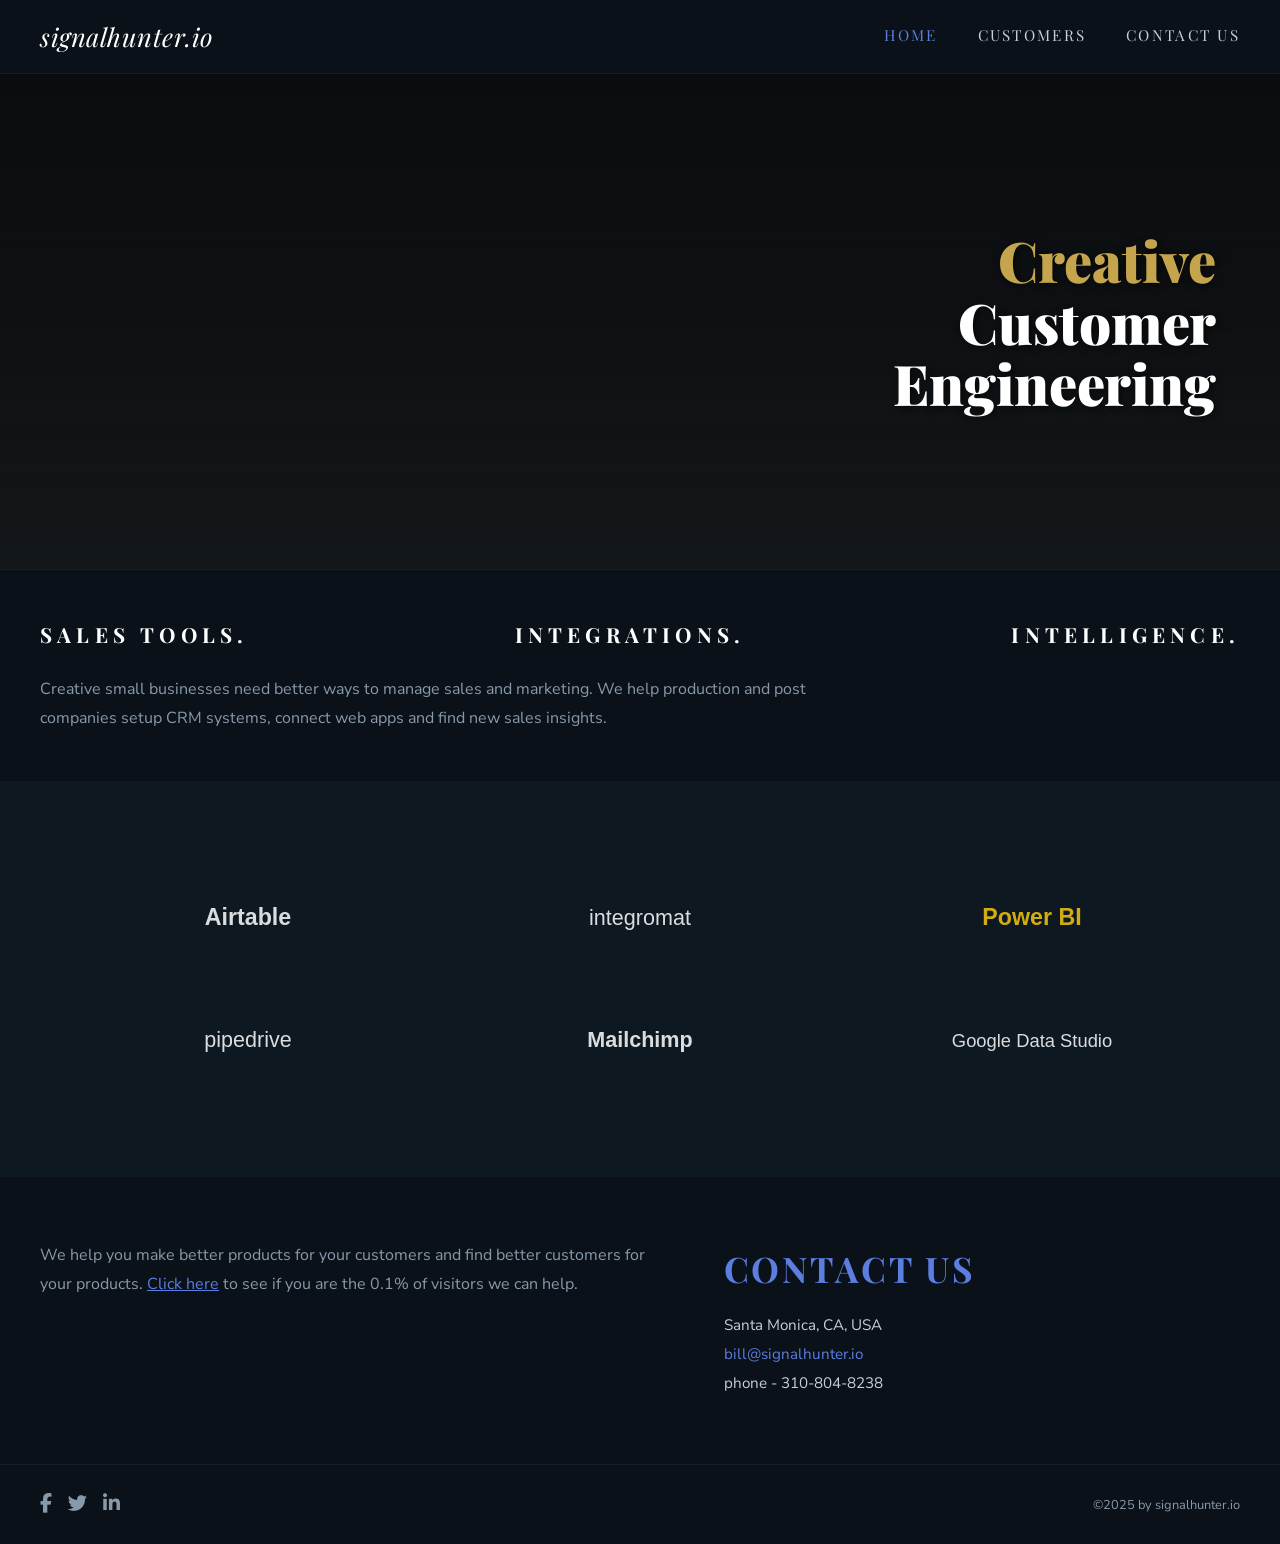
==== site/index.html @ 793e078c "feat: initial static site for signalhunter.io 3-page static site (Home, Customers, Contact) rebuilt " ====
<!DOCTYPE html>
<html lang="en">
<head>
  <meta charset="UTF-8">
  <meta name="viewport" content="width=device-width, initial-scale=1.0">
  <title>Creative Customer Engineering | Signalhunter.io | California</title>
  <meta name="description" content="Creative small businesses need better ways to manage sales and marketing. We help production and post companies setup CRM systems, connect web apps and find new sales insights.">
  <link rel="stylesheet" href="css/style.css">
  <link rel="stylesheet" href="https://cdnjs.cloudflare.com/ajax/libs/font-awesome/6.5.1/css/all.min.css">
</head>
<body>

  <!-- HEADER -->
  <header class="site-header">
    <div class="container">
      <a href="index.html" class="logo">signalhunter.io</a>
      <button class="nav-toggle" aria-label="Toggle navigation" onclick="document.querySelector('.nav-links').classList.toggle('open')">
        <span></span><span></span><span></span>
      </button>
      <ul class="nav-links">
        <li><a href="index.html" class="active">Home</a></li>
        <li><a href="customers.html">Customers</a></li>
        <li><a href="contact.html">Contact Us</a></li>
      </ul>
    </div>
  </header>

  <!-- HERO -->
  <section class="hero">
    <div class="hero-bg" style="background-image: url('images/hero-bridge.jpg');"></div>
    <div class="hero-content">
      <h1><span class="highlight">Creative</span><br>Customer<br>Engineering</h1>
    </div>
  </section>

  <!-- TAGLINE -->
  <div class="tagline-bar">
    <div class="container">
      <div class="tagline-row">
        <span class="tagline-item">Sales Tools.</span>
        <span class="tagline-item">Integrations.</span>
        <span class="tagline-item">Intelligence.</span>
      </div>
      <p class="tagline-description">
        Creative small businesses need better ways to manage sales and marketing. We help production and post companies setup CRM systems, connect web apps and find new sales insights.
      </p>
    </div>
  </div>

  <!-- TOOLS -->
  <section class="section">
    <div class="tools-grid">
      <div class="tool-logo"><img src="images/logo-airtable.svg" alt="Airtable"></div>
      <div class="tool-logo"><img src="images/logo-integromat.svg" alt="Integromat"></div>
      <div class="tool-logo"><img src="images/logo-powerbi.svg" alt="Power BI"></div>
      <div class="tool-logo"><img src="images/logo-pipedrive.svg" alt="Pipedrive"></div>
      <div class="tool-logo"><img src="images/logo-mailchimp.svg" alt="Mailchimp"></div>
      <div class="tool-logo"><img src="images/logo-datastudio.svg" alt="Google Data Studio"></div>
    </div>
  </section>

  <!-- BOTTOM CTA + CONTACT -->
  <div class="bottom-section">
    <div class="container">
      <div class="cta-text">
        <p>We help you make better products for your customers and find better customers for your products. <a href="customers.html">Click here</a> to see if you are the 0.1% of visitors we can help.</p>
      </div>
      <div class="contact-block">
        <h2>Contact Us</h2>
        <p>Santa Monica, CA, USA</p>
        <p><a href="mailto:bill@signalhunter.io">bill@signalhunter.io</a></p>
        <p>phone - 310-804-8238</p>
      </div>
    </div>
  </div>

  <!-- FOOTER -->
  <footer class="site-footer">
    <div class="container">
      <div class="social-links">
        <a href="#" aria-label="Facebook"><i class="fab fa-facebook-f"></i></a>
        <a href="#" aria-label="Twitter"><i class="fab fa-twitter"></i></a>
        <a href="#" aria-label="LinkedIn"><i class="fab fa-linkedin-in"></i></a>
      </div>
      <span class="copyright">&copy;2025 by signalhunter.io</span>
    </div>
  </footer>

</body>
</html>
---- site/css/style.css ----
/* ============================================
   SIGNALHUNTER.IO — Static Site Styles
   ============================================ */

/* Fonts */
@import url('https://fonts.googleapis.com/css2?family=Playfair+Display:wght@400;700;900&family=Nunito+Sans:wght@300;400;600&display=swap');

/* Reset */
*, *::before, *::after {
  margin: 0;
  padding: 0;
  box-sizing: border-box;
}

:root {
  --bg-dark: #0e1821;
  --bg-darker: #0a1118;
  --bg-card: #1c3142;
  --accent-blue: #5b7ee0;
  --accent-gold: #c5a44e;
  --text-light: #c5d0d9;
  --text-white: #ffffff;
  --text-muted: #8899aa;
  --font-heading: 'Playfair Display', Georgia, serif;
  --font-body: 'Nunito Sans', 'Avenir', Helvetica, sans-serif;
}

html {
  scroll-behavior: smooth;
}

body {
  font-family: var(--font-body);
  background-color: var(--bg-dark);
  color: var(--text-light);
  line-height: 1.6;
  -webkit-font-smoothing: antialiased;
}

a {
  color: var(--accent-blue);
  text-decoration: none;
  transition: color 0.2s;
}

a:hover {
  color: var(--text-white);
}

img {
  max-width: 100%;
  height: auto;
}

/* ---- HEADER / NAV ---- */
.site-header {
  background: var(--bg-darker);
  padding: 1rem 2rem;
  position: sticky;
  top: 0;
  z-index: 100;
  border-bottom: 1px solid rgba(255,255,255,0.06);
}

.site-header .container {
  max-width: 1200px;
  margin: 0 auto;
  display: flex;
  align-items: center;
  justify-content: space-between;
}

.logo {
  font-family: var(--font-heading);
  font-size: 1.6rem;
  font-weight: 400;
  color: var(--text-white);
  letter-spacing: 0.02em;
  font-style: italic;
}

.nav-links {
  list-style: none;
  display: flex;
  gap: 2.5rem;
}

.nav-links a {
  font-family: var(--font-heading);
  font-size: 0.95rem;
  color: var(--text-light);
  text-transform: uppercase;
  letter-spacing: 0.15em;
  font-weight: 400;
  transition: color 0.2s;
}

.nav-links a:hover,
.nav-links a.active {
  color: var(--accent-blue);
}

/* Mobile nav toggle */
.nav-toggle {
  display: none;
  background: none;
  border: none;
  cursor: pointer;
  padding: 0.5rem;
}

.nav-toggle span {
  display: block;
  width: 24px;
  height: 2px;
  background: var(--text-light);
  margin: 5px 0;
  transition: 0.3s;
}

/* ---- HERO ---- */
.hero {
  position: relative;
  height: 55vh;
  min-height: 350px;
  display: flex;
  align-items: center;
  justify-content: flex-end;
  overflow: hidden;
}

.hero-bg {
  position: absolute;
  inset: 0;
  background-size: cover;
  background-position: center;
  filter: grayscale(0.6) brightness(0.5);
}

.hero-content {
  position: relative;
  z-index: 2;
  padding: 2rem 4rem;
  text-align: right;
}

.hero-content h1 {
  font-family: var(--font-heading);
  font-size: 3.5rem;
  font-weight: 900;
  line-height: 1.1;
  color: var(--text-white);
  text-shadow: 2px 2px 8px rgba(0,0,0,0.7);
}

.hero-content h1 .highlight {
  color: var(--accent-gold);
}

/* ---- SECTIONS ---- */
.section {
  max-width: 1200px;
  margin: 0 auto;
  padding: 4rem 2rem;
}

.section-dark {
  background: var(--bg-darker);
}

/* ---- HOME: Tagline ---- */
.tagline-bar {
  background: var(--bg-darker);
  padding: 3rem 2rem;
  border-top: 1px solid rgba(255,255,255,0.06);
}

.tagline-bar .container {
  max-width: 1200px;
  margin: 0 auto;
}

.tagline-row {
  display: flex;
  justify-content: space-between;
  gap: 2rem;
  margin-bottom: 1.5rem;
}

.tagline-item {
  font-family: var(--font-heading);
  font-size: 1.3rem;
  letter-spacing: 0.25em;
  text-transform: uppercase;
  color: var(--text-white);
  font-weight: 700;
}

.tagline-description {
  font-size: 1rem;
  color: var(--text-muted);
  line-height: 1.8;
  max-width: 800px;
}

/* ---- HOME: Tools Grid ---- */
.tools-grid {
  display: grid;
  grid-template-columns: repeat(3, 1fr);
  gap: 2.5rem;
  padding: 2rem 0;
  align-items: center;
}

.tool-logo {
  display: flex;
  align-items: center;
  justify-content: center;
  padding: 1rem;
  opacity: 0.85;
  transition: opacity 0.3s;
}

.tool-logo:hover {
  opacity: 1;
}

.tool-logo img {
  max-height: 50px;
  width: auto;
}

/* ---- HOME: Bottom section ---- */
.bottom-section {
  background: var(--bg-darker);
  padding: 4rem 2rem;
}

.bottom-section .container {
  max-width: 1200px;
  margin: 0 auto;
  display: grid;
  grid-template-columns: 1.2fr 1fr;
  gap: 4rem;
  align-items: start;
}

.cta-text {
  font-size: 1rem;
  color: var(--text-muted);
  line-height: 1.8;
}

.cta-text a {
  text-decoration: underline;
}

.contact-block h2 {
  font-family: var(--font-heading);
  font-size: 2.2rem;
  font-weight: 700;
  color: var(--accent-blue);
  text-transform: uppercase;
  letter-spacing: 0.08em;
  margin-bottom: 1rem;
}

.contact-block p {
  color: var(--text-light);
  margin-bottom: 0.3rem;
  font-size: 0.95rem;
}

/* ---- CUSTOMERS PAGE ---- */
.customers-intro {
  display: grid;
  grid-template-columns: 1fr 1.5fr;
  gap: 3rem;
  align-items: start;
  padding: 4rem 2rem;
  max-width: 1200px;
  margin: 0 auto;
}

.customers-intro h2 {
  font-family: var(--font-heading);
  font-size: 3rem;
  font-weight: 700;
  color: var(--accent-blue);
  text-transform: uppercase;
  letter-spacing: 0.05em;
}

.customers-intro .lead {
  font-family: var(--font-heading);
  font-size: 1.3rem;
  color: var(--text-white);
  margin-bottom: 1.5rem;
  line-height: 1.4;
}

.customers-intro .body-text {
  color: var(--text-muted);
  line-height: 1.8;
  margin-bottom: 1rem;
}

.client-logos {
  display: grid;
  grid-template-columns: repeat(2, 1fr);
  gap: 1.5rem;
  padding-top: 1.5rem;
}

.client-logo {
  display: flex;
  align-items: center;
  justify-content: center;
  background: rgba(255,255,255,0.04);
  border-radius: 8px;
  padding: 1.2rem;
  min-height: 80px;
  transition: background 0.3s;
}

.client-logo:hover {
  background: rgba(255,255,255,0.08);
}

.client-logo img {
  max-height: 55px;
  width: auto;
  filter: brightness(0) invert(1);
  opacity: 0.9;
}

/* ---- CONTACT PAGE ---- */
.contact-hero {
  position: relative;
  min-height: 80vh;
  display: flex;
  flex-direction: column;
  align-items: center;
  justify-content: center;
  overflow: hidden;
}

.contact-hero .hero-bg {
  filter: grayscale(0.7) brightness(0.35);
}

.contact-hero h1 {
  font-family: var(--font-heading);
  font-size: 3rem;
  font-weight: 900;
  color: var(--text-white);
  text-transform: uppercase;
  letter-spacing: 0.08em;
  text-align: center;
  position: relative;
  z-index: 2;
  margin-bottom: 2rem;
  text-shadow: 2px 2px 10px rgba(0,0,0,0.8);
}

.contact-form {
  position: relative;
  z-index: 2;
  background: rgba(255,255,255,0.12);
  backdrop-filter: blur(12px);
  padding: 2.5rem;
  border-radius: 6px;
  width: 100%;
  max-width: 550px;
}

.contact-form h3 {
  font-family: var(--font-heading);
  font-size: 1.6rem;
  color: var(--accent-blue);
  font-weight: 700;
  margin-bottom: 1.5rem;
  text-transform: uppercase;
  letter-spacing: 0.08em;
}

.form-row {
  display: grid;
  grid-template-columns: 1fr 1fr;
  gap: 1rem;
  margin-bottom: 1rem;
}

.form-group {
  display: flex;
  flex-direction: column;
}

.form-group.full-width {
  grid-column: 1 / -1;
}

.form-group label {
  font-size: 0.85rem;
  color: var(--accent-blue);
  margin-bottom: 0.3rem;
  letter-spacing: 0.03em;
}

.form-group input,
.form-group textarea {
  background: rgba(255,255,255,0.9);
  border: none;
  border-bottom: 2px solid var(--accent-blue);
  padding: 0.6rem 0.8rem;
  font-family: var(--font-body);
  font-size: 0.95rem;
  color: #1a1a1a;
  border-radius: 2px;
  outline: none;
  transition: border-color 0.2s;
}

.form-group input:focus,
.form-group textarea:focus {
  border-bottom-color: var(--accent-gold);
}

.form-group textarea {
  min-height: 100px;
  resize: vertical;
}

.btn-submit {
  font-family: var(--font-heading);
  font-size: 1.1rem;
  color: var(--accent-blue);
  background: transparent;
  border: 2px solid var(--accent-blue);
  padding: 0.6rem 1.8rem;
  cursor: pointer;
  letter-spacing: 0.05em;
  transition: all 0.3s;
  margin-top: 1rem;
}

.btn-submit:hover {
  background: var(--accent-blue);
  color: var(--text-white);
}

/* ---- FOOTER ---- */
.site-footer {
  background: var(--bg-darker);
  padding: 1.5rem 2rem;
  border-top: 1px solid rgba(255,255,255,0.06);
}

.site-footer .container {
  max-width: 1200px;
  margin: 0 auto;
  display: flex;
  justify-content: space-between;
  align-items: center;
}

.social-links {
  display: flex;
  gap: 1rem;
}

.social-links a {
  color: var(--text-muted);
  font-size: 1.2rem;
  transition: color 0.2s;
}

.social-links a:hover {
  color: var(--text-white);
}

.copyright {
  font-size: 0.8rem;
  color: var(--text-muted);
}

/* ---- RESPONSIVE ---- */
@media (max-width: 768px) {
  .nav-links {
    display: none;
    flex-direction: column;
    position: absolute;
    top: 100%;
    left: 0;
    right: 0;
    background: var(--bg-darker);
    padding: 1rem 2rem;
    gap: 1rem;
    border-bottom: 1px solid rgba(255,255,255,0.06);
  }

  .nav-links.open {
    display: flex;
  }

  .nav-toggle {
    display: block;
  }

  .hero-content {
    padding: 1.5rem;
    text-align: center;
  }

  .hero-content h1 {
    font-size: 2.2rem;
  }

  .hero {
    justify-content: center;
  }

  .tagline-row {
    flex-direction: column;
    gap: 0.5rem;
  }

  .tools-grid {
    grid-template-columns: repeat(2, 1fr);
    gap: 1.5rem;
  }

  .bottom-section .container {
    grid-template-columns: 1fr;
    gap: 2rem;
  }

  .customers-intro {
    grid-template-columns: 1fr;
  }

  .form-row {
    grid-template-columns: 1fr;
  }

  .site-footer .container {
    flex-direction: column;
    gap: 1rem;
    text-align: center;
  }
}
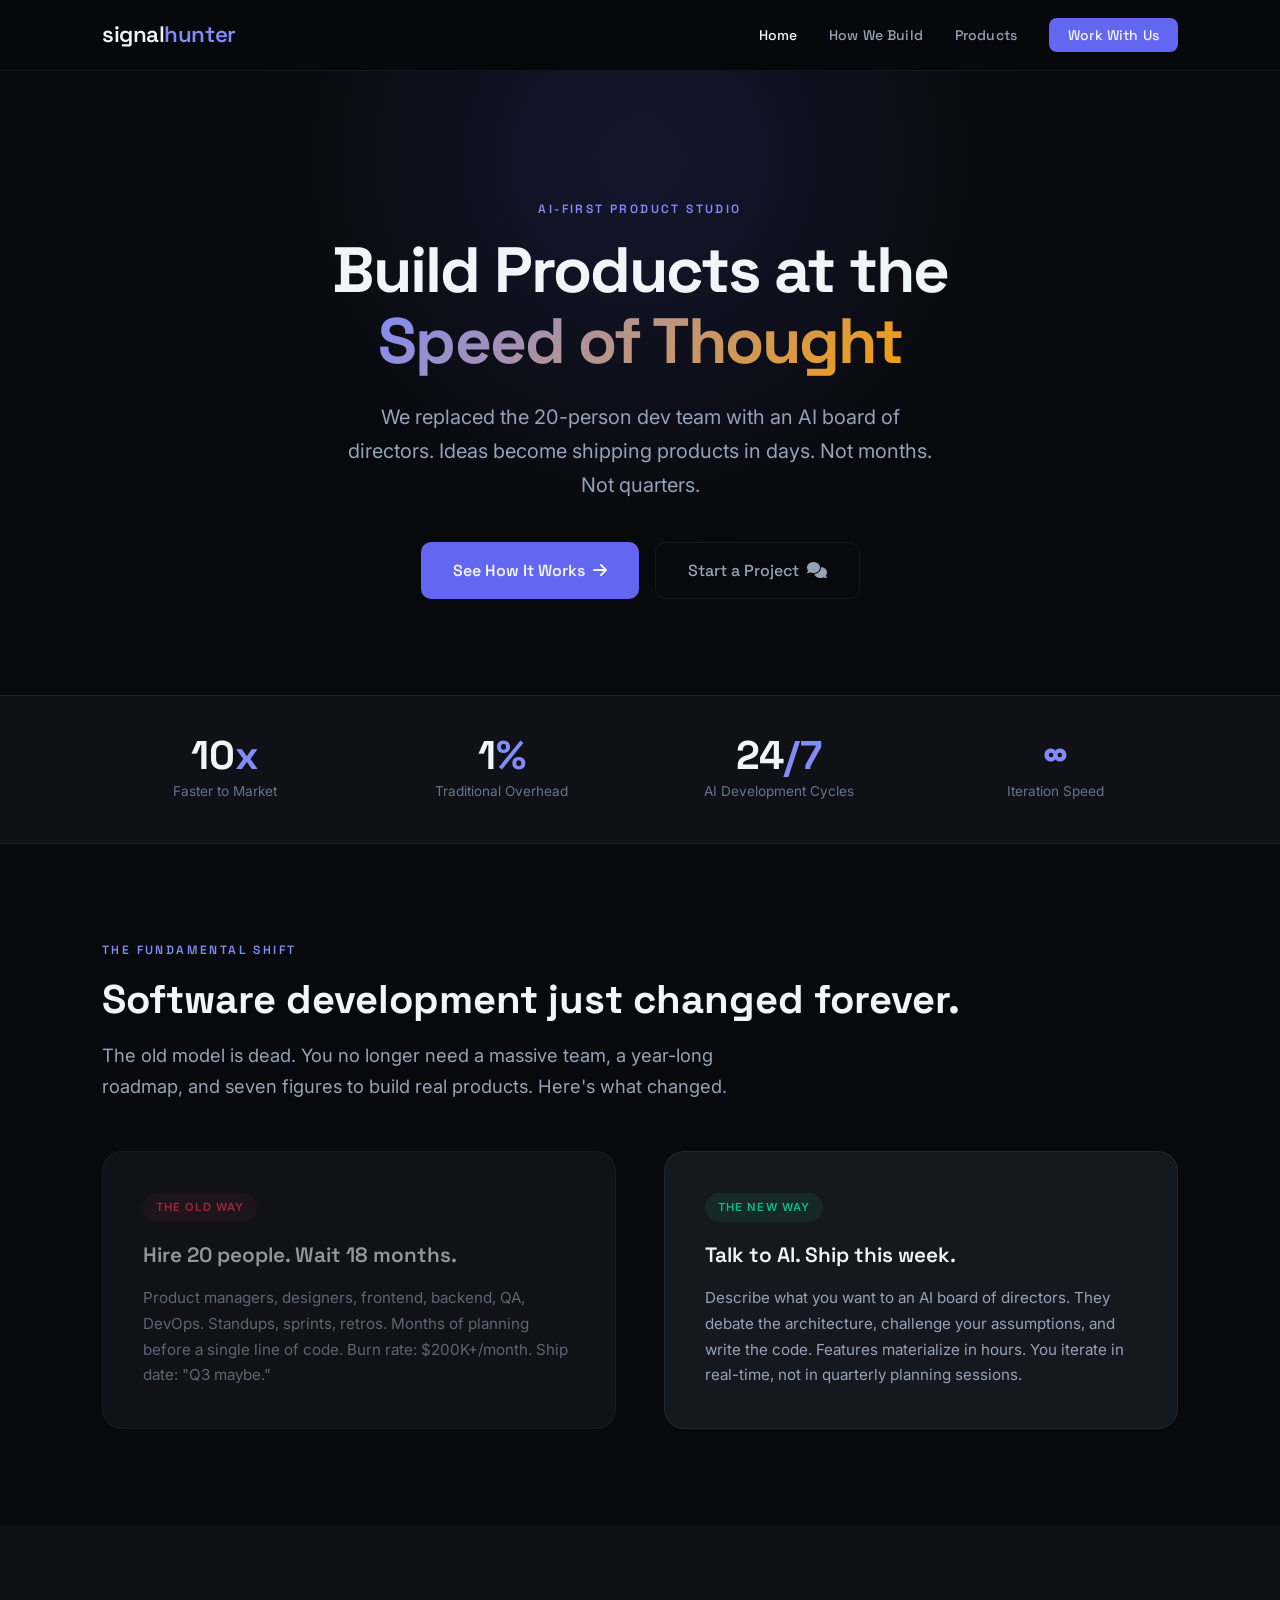
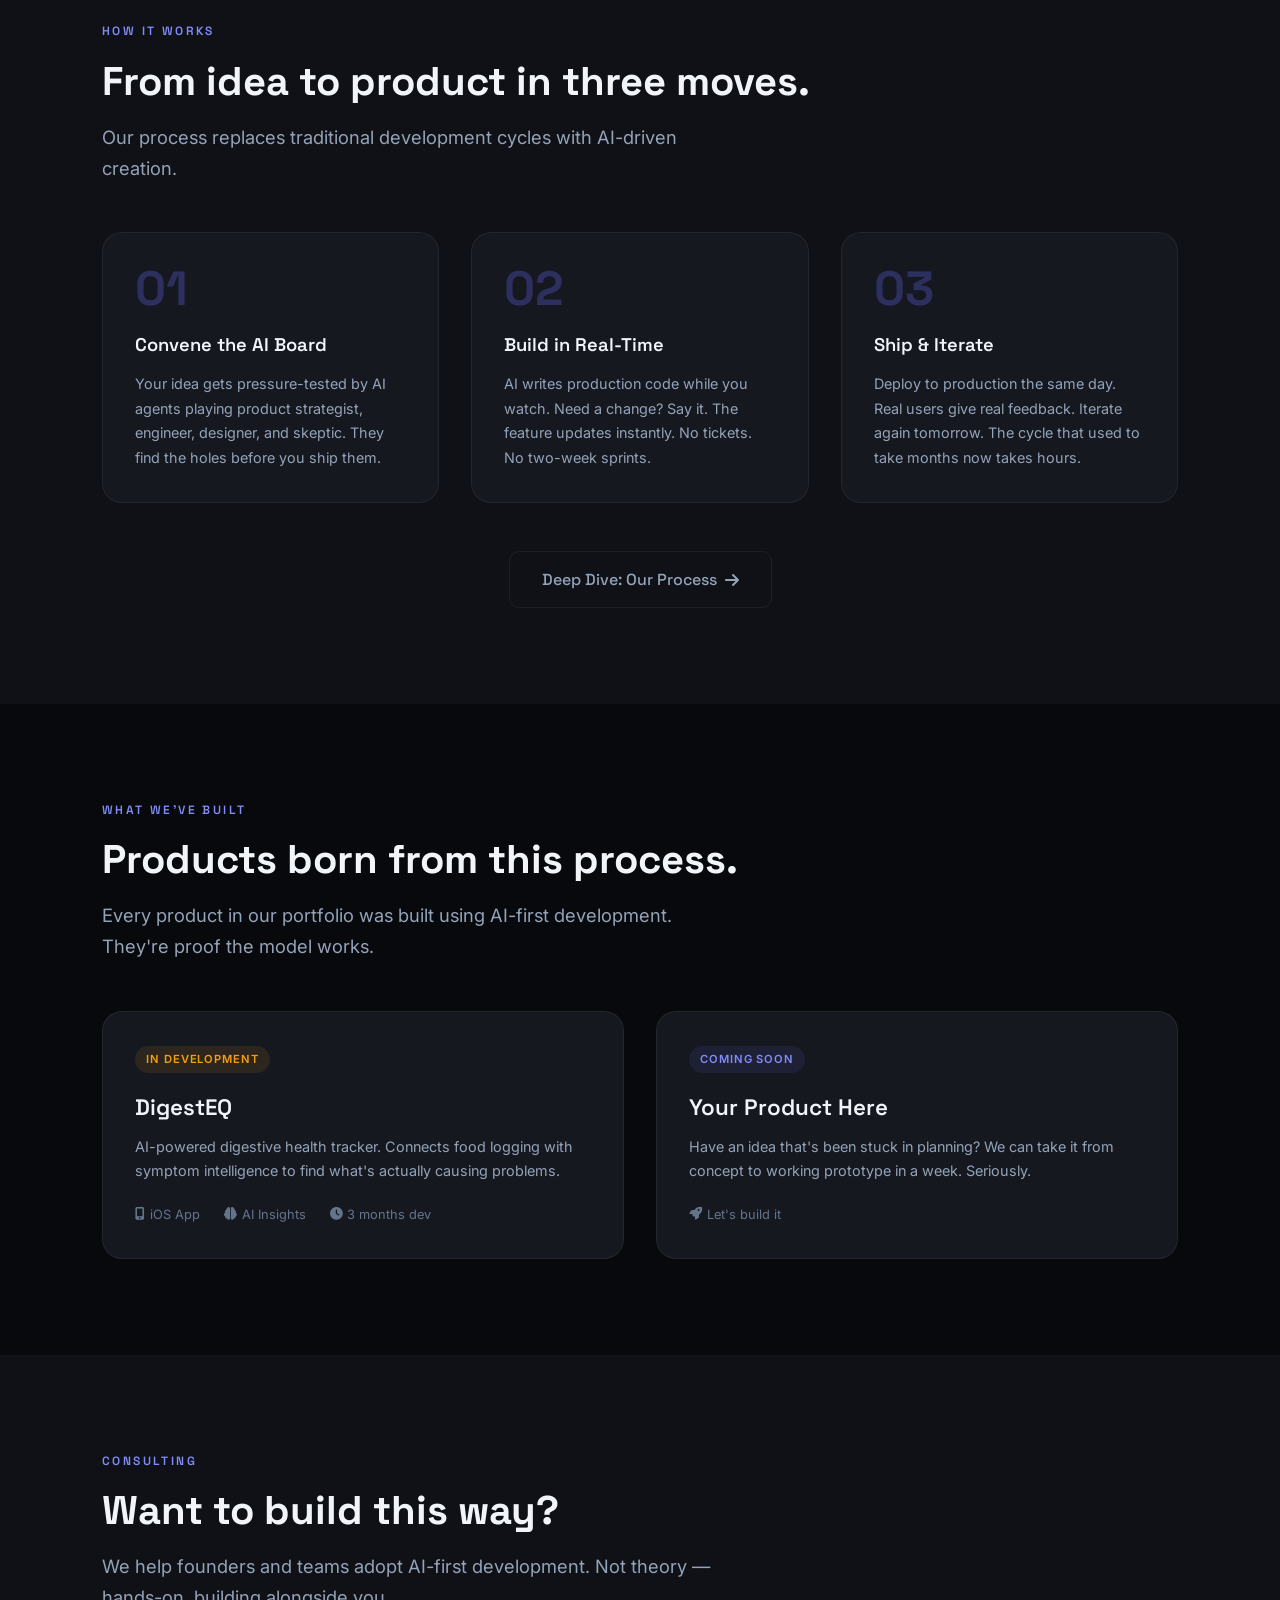
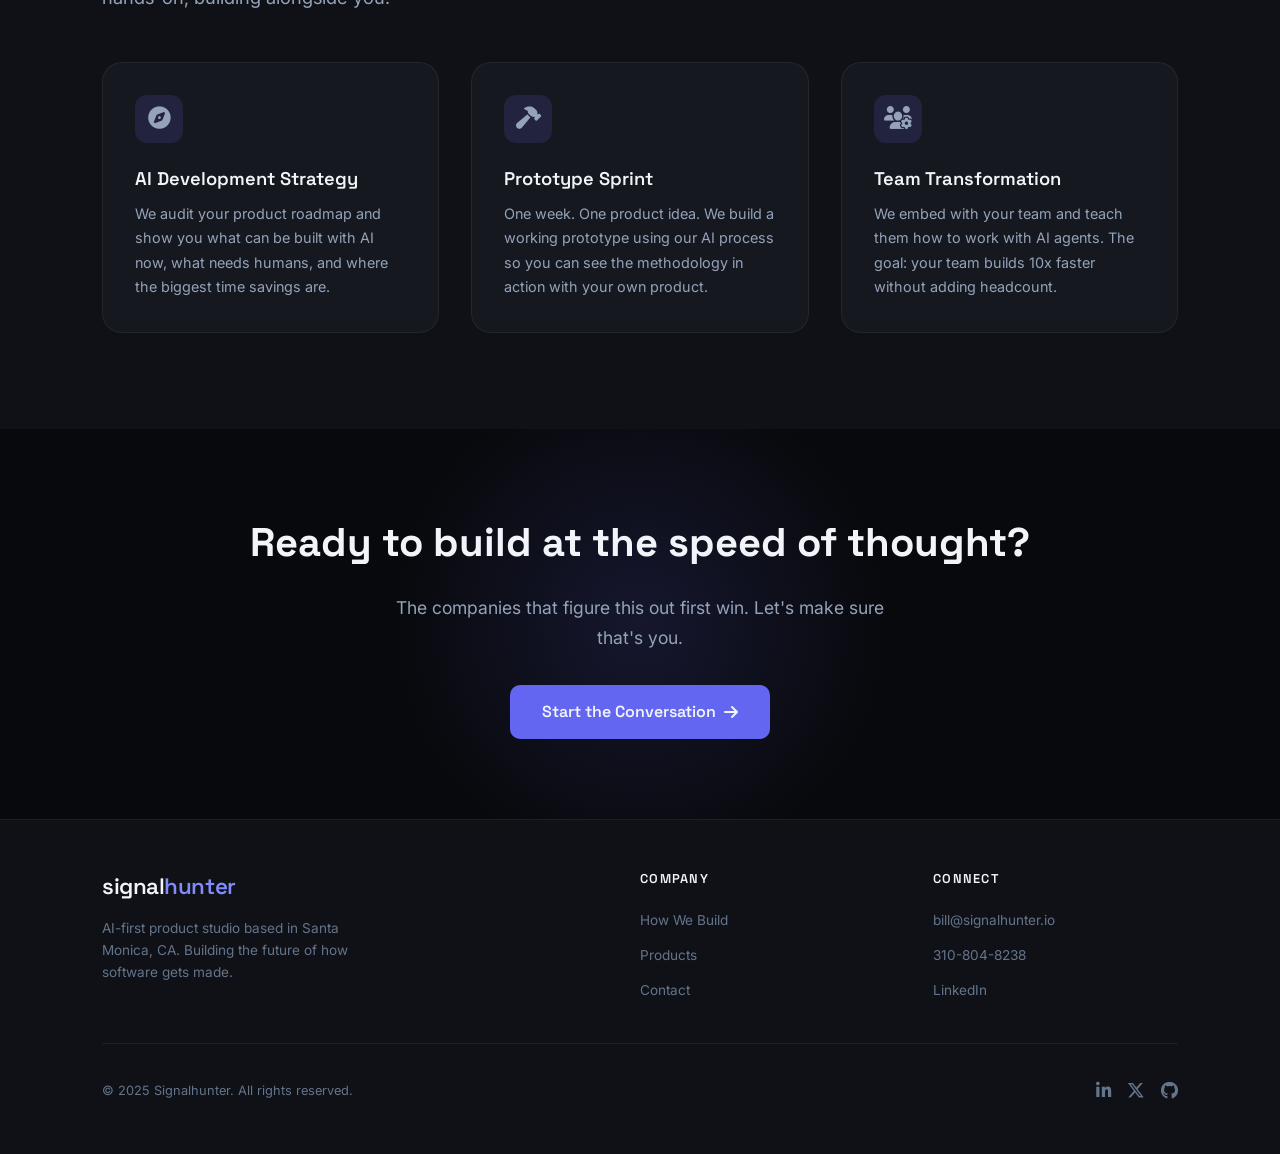
==== commit fdfb4e2a: "feat: complete site redesign — AI product studio + consultancy Repositioned signalhunter.io from CRM" ====
--- a/site/index.html
+++ b/site/index.html
@@ -3,8 +3,8 @@
 <head>
   <meta charset="UTF-8">
   <meta name="viewport" content="width=device-width, initial-scale=1.0">
-  <title>Creative Customer Engineering | Signalhunter.io | California</title>
-  <meta name="description" content="Creative small businesses need better ways to manage sales and marketing. We help production and post companies setup CRM systems, connect web apps and find new sales insights.">
+  <title>Signalhunter — AI-First Product Studio</title>
+  <meta name="description" content="We build products with AI, not just about AI. A new kind of product studio where ideas become working software in days, not months.">
   <link rel="stylesheet" href="css/style.css">
   <link rel="stylesheet" href="https://cdnjs.cloudflare.com/ajax/libs/font-awesome/6.5.1/css/all.min.css">
 </head>
@@ -13,76 +13,254 @@
   <!-- HEADER -->
   <header class="site-header">
     <div class="container">
-      <a href="index.html" class="logo">signalhunter.io</a>
+      <a href="index.html" class="logo">signal<span>hunter</span></a>
       <button class="nav-toggle" aria-label="Toggle navigation" onclick="document.querySelector('.nav-links').classList.toggle('open')">
         <span></span><span></span><span></span>
       </button>
       <ul class="nav-links">
         <li><a href="index.html" class="active">Home</a></li>
-        <li><a href="customers.html">Customers</a></li>
-        <li><a href="contact.html">Contact Us</a></li>
+        <li><a href="how.html">How We Build</a></li>
+        <li><a href="products.html">Products</a></li>
+        <li><a href="contact.html" class="nav-cta">Work With Us</a></li>
       </ul>
     </div>
   </header>
 
   <!-- HERO -->
   <section class="hero">
-    <div class="hero-bg" style="background-image: url('images/hero-bridge.jpg');"></div>
-    <div class="hero-content">
-      <h1><span class="highlight">Creative</span><br>Customer<br>Engineering</h1>
-    </div>
-  </section>
-
-  <!-- TAGLINE -->
-  <div class="tagline-bar">
-    <div class="container">
-      <div class="tagline-row">
-        <span class="tagline-item">Sales Tools.</span>
-        <span class="tagline-item">Integrations.</span>
-        <span class="tagline-item">Intelligence.</span>
-      </div>
-      <p class="tagline-description">
-        Creative small businesses need better ways to manage sales and marketing. We help production and post companies setup CRM systems, connect web apps and find new sales insights.
-      </p>
-    </div>
-  </div>
-
-  <!-- TOOLS -->
-  <section class="section">
-    <div class="tools-grid">
-      <div class="tool-logo"><img src="images/logo-airtable.svg" alt="Airtable"></div>
-      <div class="tool-logo"><img src="images/logo-integromat.svg" alt="Integromat"></div>
-      <div class="tool-logo"><img src="images/logo-powerbi.svg" alt="Power BI"></div>
-      <div class="tool-logo"><img src="images/logo-pipedrive.svg" alt="Pipedrive"></div>
-      <div class="tool-logo"><img src="images/logo-mailchimp.svg" alt="Mailchimp"></div>
-      <div class="tool-logo"><img src="images/logo-datastudio.svg" alt="Google Data Studio"></div>
-    </div>
-  </section>
-
-  <!-- BOTTOM CTA + CONTACT -->
-  <div class="bottom-section">
-    <div class="container">
-      <div class="cta-text">
-        <p>We help you make better products for your customers and find better customers for your products. <a href="customers.html">Click here</a> to see if you are the 0.1% of visitors we can help.</p>
-      </div>
-      <div class="contact-block">
-        <h2>Contact Us</h2>
-        <p>Santa Monica, CA, USA</p>
-        <p><a href="mailto:bill@signalhunter.io">bill@signalhunter.io</a></p>
-        <p>phone - 310-804-8238</p>
-      </div>
-    </div>
-  </div>
+    <div class="container">
+      <p class="section-label">AI-First Product Studio</p>
+      <h1>Build Products at the<br><span class="gradient-text">Speed of Thought</span></h1>
+      <p class="subtitle">
+        We replaced the 20-person dev team with an AI board of directors.
+        Ideas become shipping products in days. Not months. Not quarters.
+      </p>
+      <div class="hero-cta-row">
+        <a href="how.html" class="btn-primary">See How It Works <i class="fas fa-arrow-right"></i></a>
+        <a href="contact.html" class="btn-outline">Start a Project <i class="fas fa-comments"></i></a>
+      </div>
+    </div>
+  </section>
+
+  <!-- STATS -->
+  <section class="stats-bar">
+    <div class="container">
+      <div class="stats-grid">
+        <div class="stat-item">
+          <div class="stat-number">10<span class="accent">x</span></div>
+          <div class="stat-label">Faster to Market</div>
+        </div>
+        <div class="stat-item">
+          <div class="stat-number">1<span class="accent">%</span></div>
+          <div class="stat-label">Traditional Overhead</div>
+        </div>
+        <div class="stat-item">
+          <div class="stat-number">24<span class="accent">/7</span></div>
+          <div class="stat-label">AI Development Cycles</div>
+        </div>
+        <div class="stat-item">
+          <div class="stat-number"><span class="accent">&infin;</span></div>
+          <div class="stat-label">Iteration Speed</div>
+        </div>
+      </div>
+    </div>
+  </section>
+
+  <!-- THE SHIFT -->
+  <section class="shift-section">
+    <div class="container">
+      <p class="section-label">The Fundamental Shift</p>
+      <h2 class="section-title">Software development just changed forever.</h2>
+      <p class="section-subtitle">
+        The old model is dead. You no longer need a massive team, a year-long roadmap,
+        and seven figures to build real products. Here's what changed.
+      </p>
+
+      <div class="shift-grid">
+        <div class="shift-card old">
+          <span class="tag old-tag">The Old Way</span>
+          <h3>Hire 20 people. Wait 18 months.</h3>
+          <p>
+            Product managers, designers, frontend, backend, QA, DevOps.
+            Standups, sprints, retros. Months of planning before a single line of code.
+            Burn rate: $200K+/month. Ship date: "Q3 maybe."
+          </p>
+        </div>
+        <div class="shift-card">
+          <span class="tag new-tag">The New Way</span>
+          <h3>Talk to AI. Ship this week.</h3>
+          <p>
+            Describe what you want to an AI board of directors. They debate the architecture,
+            challenge your assumptions, and write the code. Features materialize in hours.
+            You iterate in real-time, not in quarterly planning sessions.
+          </p>
+        </div>
+      </div>
+    </div>
+  </section>
+
+  <!-- HOW IT WORKS (Preview) -->
+  <section class="process-section">
+    <div class="container">
+      <p class="section-label">How It Works</p>
+      <h2 class="section-title">From idea to product in three moves.</h2>
+      <p class="section-subtitle">
+        Our process replaces traditional development cycles with AI-driven creation.
+      </p>
+
+      <div class="process-steps">
+        <div class="process-step">
+          <div class="step-number">01</div>
+          <h3>Convene the AI Board</h3>
+          <p>
+            Your idea gets pressure-tested by AI agents playing product strategist,
+            engineer, designer, and skeptic. They find the holes before you ship them.
+          </p>
+        </div>
+        <div class="process-step">
+          <div class="step-number">02</div>
+          <h3>Build in Real-Time</h3>
+          <p>
+            AI writes production code while you watch. Need a change? Say it.
+            The feature updates instantly. No tickets. No two-week sprints.
+          </p>
+        </div>
+        <div class="process-step">
+          <div class="step-number">03</div>
+          <h3>Ship &amp; Iterate</h3>
+          <p>
+            Deploy to production the same day. Real users give real feedback.
+            Iterate again tomorrow. The cycle that used to take months now takes hours.
+          </p>
+        </div>
+      </div>
+
+      <div style="text-align: center; margin-top: 3rem;">
+        <a href="how.html" class="btn-outline">Deep Dive: Our Process <i class="fas fa-arrow-right"></i></a>
+      </div>
+    </div>
+  </section>
+
+  <!-- PRODUCTS -->
+  <section class="products-section">
+    <div class="container">
+      <p class="section-label">What We've Built</p>
+      <h2 class="section-title">Products born from this process.</h2>
+      <p class="section-subtitle">
+        Every product in our portfolio was built using AI-first development.
+        They're proof the model works.
+      </p>
+
+      <div class="product-cards">
+        <div class="product-card">
+          <span class="product-status building">In Development</span>
+          <h3>DigestEQ</h3>
+          <p class="product-desc">
+            AI-powered digestive health tracker. Connects food logging with symptom
+            intelligence to find what's actually causing problems.
+          </p>
+          <div class="product-meta">
+            <span><i class="fas fa-mobile-alt"></i> iOS App</span>
+            <span><i class="fas fa-brain"></i> AI Insights</span>
+            <span><i class="fas fa-clock"></i> 3 months dev</span>
+          </div>
+        </div>
+        <div class="product-card">
+          <span class="product-status concept">Coming Soon</span>
+          <h3>Your Product Here</h3>
+          <p class="product-desc">
+            Have an idea that's been stuck in planning? We can take it from concept
+            to working prototype in a week. Seriously.
+          </p>
+          <div class="product-meta">
+            <span><i class="fas fa-rocket"></i> Let's build it</span>
+          </div>
+        </div>
+      </div>
+    </div>
+  </section>
+
+  <!-- SERVICES -->
+  <section class="services-section">
+    <div class="container">
+      <p class="section-label">Consulting</p>
+      <h2 class="section-title">Want to build this way?</h2>
+      <p class="section-subtitle">
+        We help founders and teams adopt AI-first development.
+        Not theory — hands-on, building alongside you.
+      </p>
+
+      <div class="services-grid">
+        <div class="service-card">
+          <div class="service-icon"><i class="fas fa-compass"></i></div>
+          <h3>AI Development Strategy</h3>
+          <p>
+            We audit your product roadmap and show you what can be built with AI now,
+            what needs humans, and where the biggest time savings are.
+          </p>
+        </div>
+        <div class="service-card">
+          <div class="service-icon"><i class="fas fa-hammer"></i></div>
+          <h3>Prototype Sprint</h3>
+          <p>
+            One week. One product idea. We build a working prototype using our AI process
+            so you can see the methodology in action with your own product.
+          </p>
+        </div>
+        <div class="service-card">
+          <div class="service-icon"><i class="fas fa-users-cog"></i></div>
+          <h3>Team Transformation</h3>
+          <p>
+            We embed with your team and teach them how to work with AI agents.
+            The goal: your team builds 10x faster without adding headcount.
+          </p>
+        </div>
+      </div>
+    </div>
+  </section>
+
+  <!-- CTA -->
+  <section class="cta-banner">
+    <div class="container">
+      <h2>Ready to build at the speed of thought?</h2>
+      <p>The companies that figure this out first win. Let's make sure that's you.</p>
+      <a href="contact.html" class="btn-primary">Start the Conversation <i class="fas fa-arrow-right"></i></a>
+    </div>
+  </section>
 
   <!-- FOOTER -->
   <footer class="site-footer">
     <div class="container">
-      <div class="social-links">
-        <a href="#" aria-label="Facebook"><i class="fab fa-facebook-f"></i></a>
-        <a href="#" aria-label="Twitter"><i class="fab fa-twitter"></i></a>
-        <a href="#" aria-label="LinkedIn"><i class="fab fa-linkedin-in"></i></a>
-      </div>
-      <span class="copyright">&copy;2025 by signalhunter.io</span>
+      <div class="footer-grid">
+        <div class="footer-brand">
+          <a href="index.html" class="logo">signal<span>hunter</span></a>
+          <p>AI-first product studio based in Santa Monica, CA. Building the future of how software gets made.</p>
+        </div>
+        <div class="footer-col">
+          <h4>Company</h4>
+          <ul>
+            <li><a href="how.html">How We Build</a></li>
+            <li><a href="products.html">Products</a></li>
+            <li><a href="contact.html">Contact</a></li>
+          </ul>
+        </div>
+        <div class="footer-col">
+          <h4>Connect</h4>
+          <ul>
+            <li><a href="mailto:bill@signalhunter.io">bill@signalhunter.io</a></li>
+            <li><a href="tel:3108048238">310-804-8238</a></li>
+            <li><a href="#">LinkedIn</a></li>
+          </ul>
+        </div>
+      </div>
+      <div class="footer-bottom">
+        <span class="copyright">&copy; 2025 Signalhunter. All rights reserved.</span>
+        <div class="social-links">
+          <a href="#" aria-label="LinkedIn"><i class="fab fa-linkedin-in"></i></a>
+          <a href="#" aria-label="Twitter"><i class="fab fa-x-twitter"></i></a>
+          <a href="#" aria-label="GitHub"><i class="fab fa-github"></i></a>
+        </div>
+      </div>
     </div>
   </footer>
 
--- a/site/css/style.css
+++ b/site/css/style.css
@@ -1,11 +1,9 @@
 /* ============================================
-   SIGNALHUNTER.IO — Static Site Styles
+   SIGNALHUNTER.IO — AI Product Studio
    ============================================ */
 
-/* Fonts */
-@import url('https://fonts.googleapis.com/css2?family=Playfair+Display:wght@400;700;900&family=Nunito+Sans:wght@300;400;600&display=swap');
-
-/* Reset */
+@import url('https://fonts.googleapis.com/css2?family=Space+Grotesk:wght@300;400;500;600;700&family=Inter:wght@300;400;500;600&display=swap');
+
 *, *::before, *::after {
   margin: 0;
   padding: 0;
@@ -13,58 +11,91 @@
 }
 
 :root {
-  --bg-dark: #0e1821;
-  --bg-darker: #0a1118;
-  --bg-card: #1c3142;
-  --accent-blue: #5b7ee0;
-  --accent-gold: #c5a44e;
-  --text-light: #c5d0d9;
-  --text-white: #ffffff;
-  --text-muted: #8899aa;
-  --font-heading: 'Playfair Display', Georgia, serif;
-  --font-body: 'Nunito Sans', 'Avenir', Helvetica, sans-serif;
-}
-
-html {
-  scroll-behavior: smooth;
-}
+  --bg-dark: #08090c;
+  --bg-surface: #0f1117;
+  --bg-card: #161820;
+  --bg-card-hover: #1c1f2a;
+  --accent: #6366f1;
+  --accent-light: #818cf8;
+  --accent-glow: rgba(99, 102, 241, 0.15);
+  --accent-gold: #f59e0b;
+  --accent-emerald: #10b981;
+  --accent-rose: #f43f5e;
+  --text-primary: #f1f5f9;
+  --text-secondary: #94a3b8;
+  --text-muted: #64748b;
+  --border: rgba(255,255,255,0.06);
+  --border-accent: rgba(99, 102, 241, 0.3);
+  --font-heading: 'Space Grotesk', system-ui, sans-serif;
+  --font-body: 'Inter', system-ui, sans-serif;
+  --radius: 12px;
+  --radius-lg: 20px;
+}
+
+html { scroll-behavior: smooth; }
 
 body {
   font-family: var(--font-body);
-  background-color: var(--bg-dark);
-  color: var(--text-light);
-  line-height: 1.6;
+  background: var(--bg-dark);
+  color: var(--text-secondary);
+  line-height: 1.7;
   -webkit-font-smoothing: antialiased;
 }
 
 a {
-  color: var(--accent-blue);
+  color: var(--accent-light);
   text-decoration: none;
   transition: color 0.2s;
 }
-
-a:hover {
-  color: var(--text-white);
-}
-
-img {
-  max-width: 100%;
-  height: auto;
+a:hover { color: var(--text-primary); }
+
+img { max-width: 100%; height: auto; }
+
+/* ---- UTILITY ---- */
+.container {
+  max-width: 1140px;
+  margin: 0 auto;
+  padding: 0 2rem;
+}
+
+.section-label {
+  font-family: var(--font-heading);
+  font-size: 0.75rem;
+  font-weight: 600;
+  letter-spacing: 0.2em;
+  text-transform: uppercase;
+  color: var(--accent-light);
+  margin-bottom: 1rem;
+}
+
+.section-title {
+  font-family: var(--font-heading);
+  font-size: 2.5rem;
+  font-weight: 700;
+  color: var(--text-primary);
+  line-height: 1.2;
+  margin-bottom: 1rem;
+}
+
+.section-subtitle {
+  font-size: 1.15rem;
+  color: var(--text-secondary);
+  max-width: 640px;
+  line-height: 1.7;
 }
 
 /* ---- HEADER / NAV ---- */
 .site-header {
-  background: var(--bg-darker);
+  background: rgba(8, 9, 12, 0.85);
+  backdrop-filter: blur(16px);
   padding: 1rem 2rem;
   position: sticky;
   top: 0;
   z-index: 100;
-  border-bottom: 1px solid rgba(255,255,255,0.06);
+  border-bottom: 1px solid var(--border);
 }
 
 .site-header .container {
-  max-width: 1200px;
-  margin: 0 auto;
   display: flex;
   align-items: center;
   justify-content: space-between;
@@ -72,35 +103,49 @@
 
 .logo {
   font-family: var(--font-heading);
-  font-size: 1.6rem;
-  font-weight: 400;
-  color: var(--text-white);
-  letter-spacing: 0.02em;
-  font-style: italic;
-}
+  font-size: 1.4rem;
+  font-weight: 600;
+  color: var(--text-primary);
+  letter-spacing: -0.02em;
+}
+
+.logo span { color: var(--accent-light); }
 
 .nav-links {
   list-style: none;
   display: flex;
-  gap: 2.5rem;
+  gap: 2rem;
+  align-items: center;
 }
 
 .nav-links a {
   font-family: var(--font-heading);
-  font-size: 0.95rem;
-  color: var(--text-light);
-  text-transform: uppercase;
-  letter-spacing: 0.15em;
-  font-weight: 400;
+  font-size: 0.875rem;
+  font-weight: 500;
+  color: var(--text-secondary);
+  letter-spacing: 0.01em;
   transition: color 0.2s;
 }
 
 .nav-links a:hover,
 .nav-links a.active {
-  color: var(--accent-blue);
-}
-
-/* Mobile nav toggle */
+  color: var(--text-primary);
+}
+
+.nav-cta {
+  background: var(--accent);
+  color: var(--text-primary) !important;
+  padding: 0.5rem 1.2rem;
+  border-radius: 8px;
+  font-weight: 600;
+  transition: background 0.2s, transform 0.2s;
+}
+
+.nav-cta:hover {
+  background: var(--accent-light);
+  transform: translateY(-1px);
+}
+
 .nav-toggle {
   display: none;
   background: none;
@@ -111,9 +156,9 @@
 
 .nav-toggle span {
   display: block;
-  width: 24px;
+  width: 22px;
   height: 2px;
-  background: var(--text-light);
+  background: var(--text-secondary);
   margin: 5px 0;
   transition: 0.3s;
 }
@@ -121,267 +166,501 @@
 /* ---- HERO ---- */
 .hero {
   position: relative;
-  height: 55vh;
-  min-height: 350px;
-  display: flex;
-  align-items: center;
-  justify-content: flex-end;
+  padding: 8rem 2rem 6rem;
   overflow: hidden;
 }
 
-.hero-bg {
+.hero::before {
+  content: '';
   position: absolute;
-  inset: 0;
-  background-size: cover;
-  background-position: center;
-  filter: grayscale(0.6) brightness(0.5);
-}
-
-.hero-content {
+  top: -50%;
+  left: 50%;
+  transform: translateX(-50%);
+  width: 800px;
+  height: 800px;
+  background: radial-gradient(circle, var(--accent-glow) 0%, transparent 70%);
+  pointer-events: none;
+}
+
+.hero .container {
   position: relative;
   z-index: 2;
-  padding: 2rem 4rem;
-  text-align: right;
-}
-
-.hero-content h1 {
-  font-family: var(--font-heading);
-  font-size: 3.5rem;
-  font-weight: 900;
+  text-align: center;
+}
+
+.hero h1 {
+  font-family: var(--font-heading);
+  font-size: 4rem;
+  font-weight: 700;
+  color: var(--text-primary);
   line-height: 1.1;
-  color: var(--text-white);
-  text-shadow: 2px 2px 8px rgba(0,0,0,0.7);
-}
-
-.hero-content h1 .highlight {
-  color: var(--accent-gold);
-}
-
-/* ---- SECTIONS ---- */
-.section {
-  max-width: 1200px;
-  margin: 0 auto;
-  padding: 4rem 2rem;
-}
-
-.section-dark {
-  background: var(--bg-darker);
-}
-
-/* ---- HOME: Tagline ---- */
-.tagline-bar {
-  background: var(--bg-darker);
-  padding: 3rem 2rem;
-  border-top: 1px solid rgba(255,255,255,0.06);
-}
-
-.tagline-bar .container {
-  max-width: 1200px;
-  margin: 0 auto;
-}
-
-.tagline-row {
-  display: flex;
-  justify-content: space-between;
+  margin-bottom: 1.5rem;
+  letter-spacing: -0.03em;
+}
+
+.hero h1 .gradient-text {
+  background: linear-gradient(135deg, var(--accent-light), var(--accent-gold));
+  -webkit-background-clip: text;
+  -webkit-text-fill-color: transparent;
+  background-clip: text;
+}
+
+.hero .subtitle {
+  font-size: 1.25rem;
+  color: var(--text-secondary);
+  max-width: 600px;
+  margin: 0 auto 2.5rem;
+  line-height: 1.7;
+}
+
+.hero-cta-row {
+  display: flex;
+  gap: 1rem;
+  justify-content: center;
+  flex-wrap: wrap;
+}
+
+.btn-primary {
+  display: inline-flex;
+  align-items: center;
+  gap: 0.5rem;
+  background: var(--accent);
+  color: var(--text-primary);
+  font-family: var(--font-heading);
+  font-size: 1rem;
+  font-weight: 600;
+  padding: 0.85rem 2rem;
+  border-radius: 10px;
+  border: none;
+  cursor: pointer;
+  transition: all 0.25s;
+}
+
+.btn-primary:hover {
+  background: var(--accent-light);
+  color: var(--text-primary);
+  transform: translateY(-2px);
+  box-shadow: 0 8px 30px var(--accent-glow);
+}
+
+.btn-outline {
+  display: inline-flex;
+  align-items: center;
+  gap: 0.5rem;
+  background: transparent;
+  color: var(--text-secondary);
+  font-family: var(--font-heading);
+  font-size: 1rem;
+  font-weight: 500;
+  padding: 0.85rem 2rem;
+  border-radius: 10px;
+  border: 1px solid var(--border);
+  cursor: pointer;
+  transition: all 0.25s;
+}
+
+.btn-outline:hover {
+  border-color: var(--accent);
+  color: var(--text-primary);
+}
+
+/* ---- STATS BAR ---- */
+.stats-bar {
+  border-top: 1px solid var(--border);
+  border-bottom: 1px solid var(--border);
+  padding: 2.5rem 2rem;
+  background: var(--bg-surface);
+}
+
+.stats-grid {
+  display: grid;
+  grid-template-columns: repeat(4, 1fr);
   gap: 2rem;
-  margin-bottom: 1.5rem;
-}
-
-.tagline-item {
+  text-align: center;
+}
+
+.stat-item .stat-number {
+  font-family: var(--font-heading);
+  font-size: 2.5rem;
+  font-weight: 700;
+  color: var(--text-primary);
+  line-height: 1;
+  margin-bottom: 0.25rem;
+}
+
+.stat-item .stat-number .accent { color: var(--accent-light); }
+
+.stat-item .stat-label {
+  font-size: 0.85rem;
+  color: var(--text-muted);
+}
+
+/* ---- THE SHIFT ---- */
+.shift-section {
+  padding: 6rem 2rem;
+}
+
+.shift-grid {
+  display: grid;
+  grid-template-columns: 1fr 1fr;
+  gap: 3rem;
+  margin-top: 3rem;
+}
+
+.shift-card {
+  background: var(--bg-card);
+  border: 1px solid var(--border);
+  border-radius: var(--radius-lg);
+  padding: 2.5rem;
+  transition: border-color 0.3s, transform 0.3s;
+}
+
+.shift-card:hover {
+  border-color: var(--border-accent);
+  transform: translateY(-2px);
+}
+
+.shift-card.old {
+  opacity: 0.6;
+}
+
+.shift-card.old:hover {
+  opacity: 0.8;
+}
+
+.shift-card .card-icon {
+  font-size: 2rem;
+  margin-bottom: 1rem;
+}
+
+.shift-card h3 {
   font-family: var(--font-heading);
   font-size: 1.3rem;
-  letter-spacing: 0.25em;
+  font-weight: 600;
+  color: var(--text-primary);
+  margin-bottom: 0.75rem;
+}
+
+.shift-card p {
+  color: var(--text-secondary);
+  font-size: 0.95rem;
+  line-height: 1.7;
+}
+
+.shift-card .tag {
+  display: inline-block;
+  font-size: 0.7rem;
+  font-weight: 600;
+  letter-spacing: 0.1em;
   text-transform: uppercase;
-  color: var(--text-white);
-  font-weight: 700;
-}
-
-.tagline-description {
-  font-size: 1rem;
-  color: var(--text-muted);
-  line-height: 1.8;
-  max-width: 800px;
-}
-
-/* ---- HOME: Tools Grid ---- */
-.tools-grid {
+  padding: 0.3rem 0.8rem;
+  border-radius: 100px;
+  margin-bottom: 1rem;
+}
+
+.shift-card .tag.old-tag {
+  background: rgba(244, 63, 94, 0.1);
+  color: var(--accent-rose);
+}
+
+.shift-card .tag.new-tag {
+  background: rgba(16, 185, 129, 0.1);
+  color: var(--accent-emerald);
+}
+
+/* ---- PROCESS / HOW IT WORKS ---- */
+.process-section {
+  padding: 6rem 2rem;
+  background: var(--bg-surface);
+}
+
+.process-steps {
   display: grid;
   grid-template-columns: repeat(3, 1fr);
-  gap: 2.5rem;
-  padding: 2rem 0;
+  gap: 2rem;
+  margin-top: 3rem;
+}
+
+.process-step {
+  background: var(--bg-card);
+  border: 1px solid var(--border);
+  border-radius: var(--radius-lg);
+  padding: 2rem;
+  position: relative;
+  transition: border-color 0.3s;
+}
+
+.process-step:hover {
+  border-color: var(--border-accent);
+}
+
+.step-number {
+  font-family: var(--font-heading);
+  font-size: 3rem;
+  font-weight: 700;
+  color: var(--accent);
+  opacity: 0.3;
+  line-height: 1;
+  margin-bottom: 1rem;
+}
+
+.process-step h3 {
+  font-family: var(--font-heading);
+  font-size: 1.15rem;
+  font-weight: 600;
+  color: var(--text-primary);
+  margin-bottom: 0.75rem;
+}
+
+.process-step p {
+  font-size: 0.9rem;
+  color: var(--text-secondary);
+  line-height: 1.7;
+}
+
+/* ---- PRODUCTS / PORTFOLIO ---- */
+.products-section {
+  padding: 6rem 2rem;
+}
+
+.product-cards {
+  display: grid;
+  grid-template-columns: repeat(auto-fit, minmax(320px, 1fr));
+  gap: 2rem;
+  margin-top: 3rem;
+}
+
+.product-card {
+  background: var(--bg-card);
+  border: 1px solid var(--border);
+  border-radius: var(--radius-lg);
+  padding: 2rem;
+  transition: border-color 0.3s, transform 0.3s;
+}
+
+.product-card:hover {
+  border-color: var(--border-accent);
+  transform: translateY(-3px);
+}
+
+.product-card .product-status {
+  display: inline-block;
+  font-size: 0.7rem;
+  font-weight: 600;
+  letter-spacing: 0.08em;
+  text-transform: uppercase;
+  padding: 0.25rem 0.7rem;
+  border-radius: 100px;
+  margin-bottom: 1rem;
+}
+
+.product-card .product-status.live {
+  background: rgba(16, 185, 129, 0.1);
+  color: var(--accent-emerald);
+}
+
+.product-card .product-status.building {
+  background: rgba(245, 158, 11, 0.1);
+  color: var(--accent-gold);
+}
+
+.product-card .product-status.concept {
+  background: rgba(99, 102, 241, 0.1);
+  color: var(--accent-light);
+}
+
+.product-card h3 {
+  font-family: var(--font-heading);
+  font-size: 1.4rem;
+  font-weight: 600;
+  color: var(--text-primary);
+  margin-bottom: 0.5rem;
+}
+
+.product-card .product-desc {
+  font-size: 0.9rem;
+  color: var(--text-secondary);
+  margin-bottom: 1.25rem;
+  line-height: 1.7;
+}
+
+.product-card .product-meta {
+  display: flex;
+  gap: 1.5rem;
+  font-size: 0.8rem;
+  color: var(--text-muted);
+}
+
+.product-card .product-meta span {
+  display: flex;
   align-items: center;
-}
-
-.tool-logo {
+  gap: 0.3rem;
+}
+
+/* ---- SERVICES / CONSULTING ---- */
+.services-section {
+  padding: 6rem 2rem;
+  background: var(--bg-surface);
+}
+
+.services-grid {
+  display: grid;
+  grid-template-columns: repeat(auto-fit, minmax(300px, 1fr));
+  gap: 2rem;
+  margin-top: 3rem;
+}
+
+.service-card {
+  background: var(--bg-card);
+  border: 1px solid var(--border);
+  border-radius: var(--radius-lg);
+  padding: 2rem;
+  transition: border-color 0.3s;
+}
+
+.service-card:hover {
+  border-color: var(--border-accent);
+}
+
+.service-card .service-icon {
+  width: 48px;
+  height: 48px;
+  background: var(--accent-glow);
+  border-radius: 12px;
   display: flex;
   align-items: center;
   justify-content: center;
-  padding: 1rem;
-  opacity: 0.85;
-  transition: opacity 0.3s;
-}
-
-.tool-logo:hover {
-  opacity: 1;
-}
-
-.tool-logo img {
-  max-height: 50px;
-  width: auto;
-}
-
-/* ---- HOME: Bottom section ---- */
-.bottom-section {
-  background: var(--bg-darker);
-  padding: 4rem 2rem;
-}
-
-.bottom-section .container {
-  max-width: 1200px;
-  margin: 0 auto;
-  display: grid;
-  grid-template-columns: 1.2fr 1fr;
-  gap: 4rem;
-  align-items: start;
-}
-
-.cta-text {
-  font-size: 1rem;
-  color: var(--text-muted);
-  line-height: 1.8;
-}
-
-.cta-text a {
-  text-decoration: underline;
-}
-
-.contact-block h2 {
-  font-family: var(--font-heading);
-  font-size: 2.2rem;
+  font-size: 1.4rem;
+  margin-bottom: 1.25rem;
+}
+
+.service-card h3 {
+  font-family: var(--font-heading);
+  font-size: 1.15rem;
+  font-weight: 600;
+  color: var(--text-primary);
+  margin-bottom: 0.5rem;
+}
+
+.service-card p {
+  font-size: 0.9rem;
+  color: var(--text-secondary);
+  line-height: 1.7;
+}
+
+/* ---- CTA BANNER ---- */
+.cta-banner {
+  padding: 5rem 2rem;
+  text-align: center;
+  position: relative;
+  overflow: hidden;
+}
+
+.cta-banner::before {
+  content: '';
+  position: absolute;
+  top: 50%;
+  left: 50%;
+  transform: translate(-50%, -50%);
+  width: 600px;
+  height: 400px;
+  background: radial-gradient(circle, var(--accent-glow) 0%, transparent 70%);
+  pointer-events: none;
+}
+
+.cta-banner .container { position: relative; z-index: 2; }
+
+.cta-banner h2 {
+  font-family: var(--font-heading);
+  font-size: 2.5rem;
   font-weight: 700;
-  color: var(--accent-blue);
-  text-transform: uppercase;
-  letter-spacing: 0.08em;
+  color: var(--text-primary);
   margin-bottom: 1rem;
 }
 
-.contact-block p {
-  color: var(--text-light);
-  margin-bottom: 0.3rem;
-  font-size: 0.95rem;
-}
-
-/* ---- CUSTOMERS PAGE ---- */
-.customers-intro {
-  display: grid;
-  grid-template-columns: 1fr 1.5fr;
-  gap: 3rem;
-  align-items: start;
-  padding: 4rem 2rem;
-  max-width: 1200px;
-  margin: 0 auto;
-}
-
-.customers-intro h2 {
-  font-family: var(--font-heading);
-  font-size: 3rem;
-  font-weight: 700;
-  color: var(--accent-blue);
-  text-transform: uppercase;
-  letter-spacing: 0.05em;
-}
-
-.customers-intro .lead {
-  font-family: var(--font-heading);
-  font-size: 1.3rem;
-  color: var(--text-white);
-  margin-bottom: 1.5rem;
-  line-height: 1.4;
-}
-
-.customers-intro .body-text {
-  color: var(--text-muted);
-  line-height: 1.8;
-  margin-bottom: 1rem;
-}
-
-.client-logos {
-  display: grid;
-  grid-template-columns: repeat(2, 1fr);
-  gap: 1.5rem;
-  padding-top: 1.5rem;
-}
-
-.client-logo {
-  display: flex;
-  align-items: center;
-  justify-content: center;
-  background: rgba(255,255,255,0.04);
-  border-radius: 8px;
-  padding: 1.2rem;
-  min-height: 80px;
-  transition: background 0.3s;
-}
-
-.client-logo:hover {
-  background: rgba(255,255,255,0.08);
-}
-
-.client-logo img {
-  max-height: 55px;
-  width: auto;
-  filter: brightness(0) invert(1);
-  opacity: 0.9;
+.cta-banner p {
+  font-size: 1.1rem;
+  color: var(--text-secondary);
+  margin-bottom: 2rem;
+  max-width: 500px;
+  margin-left: auto;
+  margin-right: auto;
 }
 
 /* ---- CONTACT PAGE ---- */
 .contact-hero {
   position: relative;
-  min-height: 80vh;
-  display: flex;
-  flex-direction: column;
-  align-items: center;
-  justify-content: center;
-  overflow: hidden;
-}
-
-.contact-hero .hero-bg {
-  filter: grayscale(0.7) brightness(0.35);
-}
-
-.contact-hero h1 {
-  font-family: var(--font-heading);
-  font-size: 3rem;
-  font-weight: 900;
-  color: var(--text-white);
-  text-transform: uppercase;
-  letter-spacing: 0.08em;
-  text-align: center;
+  padding: 6rem 2rem;
+}
+
+.contact-hero::before {
+  content: '';
+  position: absolute;
+  top: -30%;
+  left: 50%;
+  transform: translateX(-50%);
+  width: 600px;
+  height: 600px;
+  background: radial-gradient(circle, var(--accent-glow) 0%, transparent 70%);
+  pointer-events: none;
+}
+
+.contact-layout {
+  display: grid;
+  grid-template-columns: 1fr 1fr;
+  gap: 4rem;
   position: relative;
   z-index: 2;
+}
+
+.contact-info h1 {
+  font-family: var(--font-heading);
+  font-size: 3rem;
+  font-weight: 700;
+  color: var(--text-primary);
+  line-height: 1.15;
+  margin-bottom: 1.5rem;
+}
+
+.contact-info p {
+  color: var(--text-secondary);
   margin-bottom: 2rem;
-  text-shadow: 2px 2px 10px rgba(0,0,0,0.8);
+  line-height: 1.7;
+}
+
+.contact-details {
+  display: flex;
+  flex-direction: column;
+  gap: 0.75rem;
+}
+
+.contact-details .detail {
+  display: flex;
+  align-items: center;
+  gap: 0.75rem;
+  color: var(--text-secondary);
+  font-size: 0.95rem;
+}
+
+.contact-details .detail i {
+  color: var(--accent-light);
+  width: 20px;
+  text-align: center;
 }
 
 .contact-form {
-  position: relative;
-  z-index: 2;
-  background: rgba(255,255,255,0.12);
-  backdrop-filter: blur(12px);
+  background: var(--bg-card);
+  border: 1px solid var(--border);
+  border-radius: var(--radius-lg);
   padding: 2.5rem;
-  border-radius: 6px;
-  width: 100%;
-  max-width: 550px;
 }
 
 .contact-form h3 {
   font-family: var(--font-heading);
-  font-size: 1.6rem;
-  color: var(--accent-blue);
-  font-weight: 700;
+  font-size: 1.4rem;
+  font-weight: 600;
+  color: var(--text-primary);
   margin-bottom: 1.5rem;
-  text-transform: uppercase;
-  letter-spacing: 0.08em;
 }
 
 .form-row {
@@ -401,88 +680,135 @@
 }
 
 .form-group label {
-  font-size: 0.85rem;
-  color: var(--accent-blue);
-  margin-bottom: 0.3rem;
-  letter-spacing: 0.03em;
+  font-size: 0.8rem;
+  font-weight: 500;
+  color: var(--text-muted);
+  margin-bottom: 0.4rem;
+  letter-spacing: 0.02em;
 }
 
 .form-group input,
-.form-group textarea {
-  background: rgba(255,255,255,0.9);
-  border: none;
-  border-bottom: 2px solid var(--accent-blue);
-  padding: 0.6rem 0.8rem;
+.form-group textarea,
+.form-group select {
+  background: var(--bg-surface);
+  border: 1px solid var(--border);
+  padding: 0.75rem 1rem;
   font-family: var(--font-body);
-  font-size: 0.95rem;
-  color: #1a1a1a;
-  border-radius: 2px;
+  font-size: 0.9rem;
+  color: var(--text-primary);
+  border-radius: 8px;
   outline: none;
   transition: border-color 0.2s;
 }
 
 .form-group input:focus,
-.form-group textarea:focus {
-  border-bottom-color: var(--accent-gold);
+.form-group textarea:focus,
+.form-group select:focus {
+  border-color: var(--accent);
 }
 
 .form-group textarea {
-  min-height: 100px;
+  min-height: 120px;
   resize: vertical;
 }
 
 .btn-submit {
-  font-family: var(--font-heading);
-  font-size: 1.1rem;
-  color: var(--accent-blue);
-  background: transparent;
-  border: 2px solid var(--accent-blue);
-  padding: 0.6rem 1.8rem;
+  width: 100%;
+  font-family: var(--font-heading);
+  font-size: 1rem;
+  font-weight: 600;
+  color: var(--text-primary);
+  background: var(--accent);
+  border: none;
+  padding: 0.85rem 2rem;
+  border-radius: 10px;
   cursor: pointer;
-  letter-spacing: 0.05em;
-  transition: all 0.3s;
-  margin-top: 1rem;
+  transition: all 0.25s;
+  margin-top: 0.5rem;
 }
 
 .btn-submit:hover {
-  background: var(--accent-blue);
-  color: var(--text-white);
+  background: var(--accent-light);
+  transform: translateY(-1px);
 }
 
 /* ---- FOOTER ---- */
 .site-footer {
-  background: var(--bg-darker);
-  padding: 1.5rem 2rem;
-  border-top: 1px solid rgba(255,255,255,0.06);
-}
-
-.site-footer .container {
-  max-width: 1200px;
-  margin: 0 auto;
+  background: var(--bg-surface);
+  padding: 3rem 2rem;
+  border-top: 1px solid var(--border);
+}
+
+.footer-grid {
+  display: grid;
+  grid-template-columns: 2fr 1fr 1fr;
+  gap: 3rem;
+  margin-bottom: 2.5rem;
+}
+
+.footer-brand .logo {
+  margin-bottom: 0.75rem;
+  display: inline-block;
+}
+
+.footer-brand p {
+  font-size: 0.85rem;
+  color: var(--text-muted);
+  max-width: 280px;
+  line-height: 1.6;
+}
+
+.footer-col h4 {
+  font-family: var(--font-heading);
+  font-size: 0.8rem;
+  font-weight: 600;
+  color: var(--text-primary);
+  text-transform: uppercase;
+  letter-spacing: 0.1em;
+  margin-bottom: 1rem;
+}
+
+.footer-col ul {
+  list-style: none;
+  display: flex;
+  flex-direction: column;
+  gap: 0.5rem;
+}
+
+.footer-col ul a {
+  font-size: 0.85rem;
+  color: var(--text-muted);
+}
+
+.footer-col ul a:hover {
+  color: var(--text-primary);
+}
+
+.footer-bottom {
   display: flex;
   justify-content: space-between;
   align-items: center;
-}
-
-.social-links {
-  display: flex;
-  gap: 1rem;
-}
-
-.social-links a {
-  color: var(--text-muted);
-  font-size: 1.2rem;
-  transition: color 0.2s;
-}
-
-.social-links a:hover {
-  color: var(--text-white);
+  padding-top: 2rem;
+  border-top: 1px solid var(--border);
 }
 
 .copyright {
   font-size: 0.8rem;
   color: var(--text-muted);
 }
+
+.social-links {
+  display: flex;
+  gap: 1rem;
+}
+
+.social-links a {
+  color: var(--text-muted);
+  font-size: 1.1rem;
+  transition: color 0.2s;
+}
+
+.social-links a:hover { color: var(--text-primary); }
 
 /* ---- RESPONSIVE ---- */
 @media (max-width: 768px) {
@@ -493,59 +819,31 @@
     top: 100%;
     left: 0;
     right: 0;
-    background: var(--bg-darker);
-    padding: 1rem 2rem;
+    background: var(--bg-surface);
+    padding: 1.5rem 2rem;
     gap: 1rem;
-    border-bottom: 1px solid rgba(255,255,255,0.06);
+    border-bottom: 1px solid var(--border);
   }
-
-  .nav-links.open {
-    display: flex;
-  }
-
-  .nav-toggle {
-    display: block;
-  }
-
-  .hero-content {
-    padding: 1.5rem;
-    text-align: center;
-  }
-
-  .hero-content h1 {
-    font-size: 2.2rem;
-  }
-
-  .hero {
-    justify-content: center;
-  }
-
-  .tagline-row {
-    flex-direction: column;
-    gap: 0.5rem;
-  }
-
-  .tools-grid {
-    grid-template-columns: repeat(2, 1fr);
-    gap: 1.5rem;
-  }
-
-  .bottom-section .container {
-    grid-template-columns: 1fr;
-    gap: 2rem;
-  }
-
-  .customers-intro {
-    grid-template-columns: 1fr;
-  }
-
-  .form-row {
-    grid-template-columns: 1fr;
-  }
-
-  .site-footer .container {
-    flex-direction: column;
-    gap: 1rem;
-    text-align: center;
-  }
-}
+  .nav-links.open { display: flex; }
+  .nav-toggle { display: block; }
+
+  .hero { padding: 5rem 1.5rem 3rem; }
+  .hero h1 { font-size: 2.4rem; }
+  .hero .subtitle { font-size: 1.05rem; }
+
+  .stats-grid { grid-template-columns: repeat(2, 1fr); gap: 1.5rem; }
+  .shift-grid { grid-template-columns: 1fr; }
+  .process-steps { grid-template-columns: 1fr; }
+  .services-grid { grid-template-columns: 1fr; }
+  .product-cards { grid-template-columns: 1fr; }
+
+  .contact-layout { grid-template-columns: 1fr; gap: 2rem; }
+  .contact-info h1 { font-size: 2rem; }
+  .form-row { grid-template-columns: 1fr; }
+
+  .footer-grid { grid-template-columns: 1fr; gap: 2rem; }
+  .footer-bottom { flex-direction: column; gap: 1rem; text-align: center; }
+
+  .section-title { font-size: 1.8rem; }
+  .cta-banner h2 { font-size: 1.8rem; }
+}
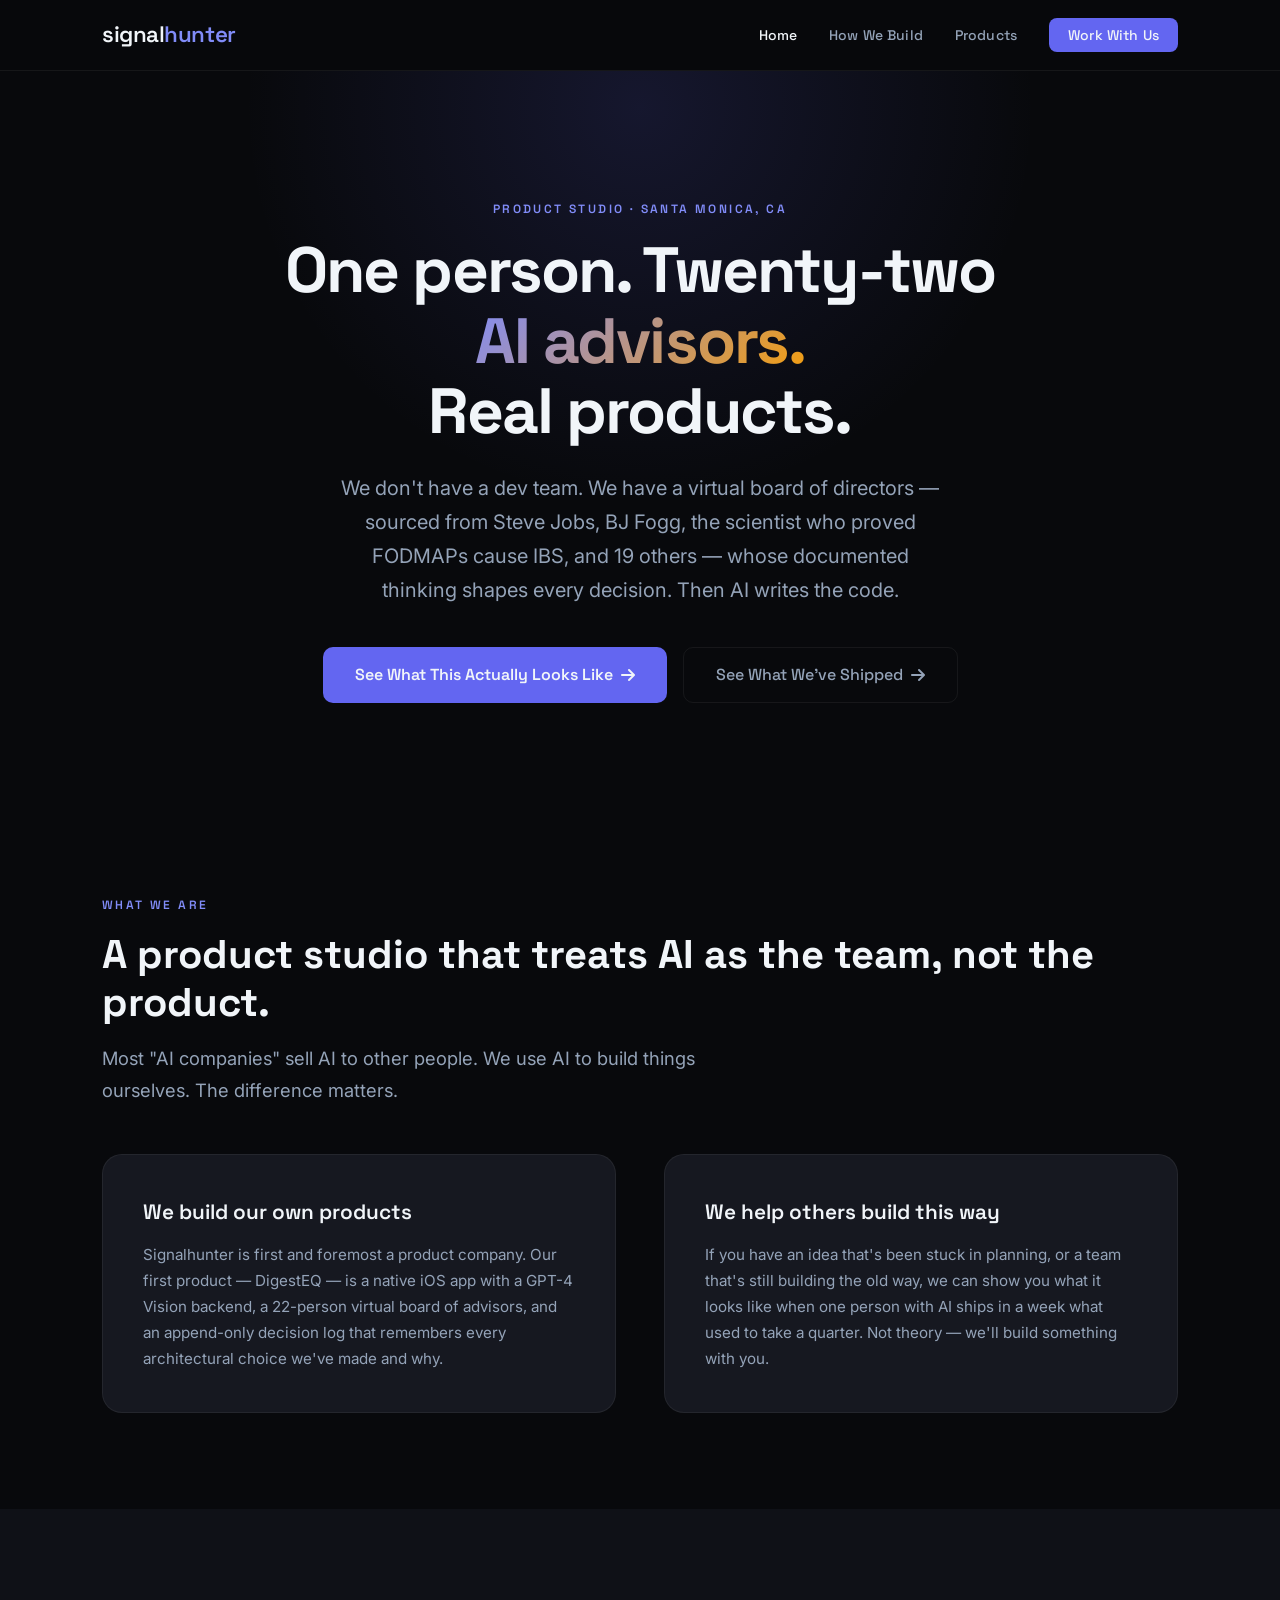
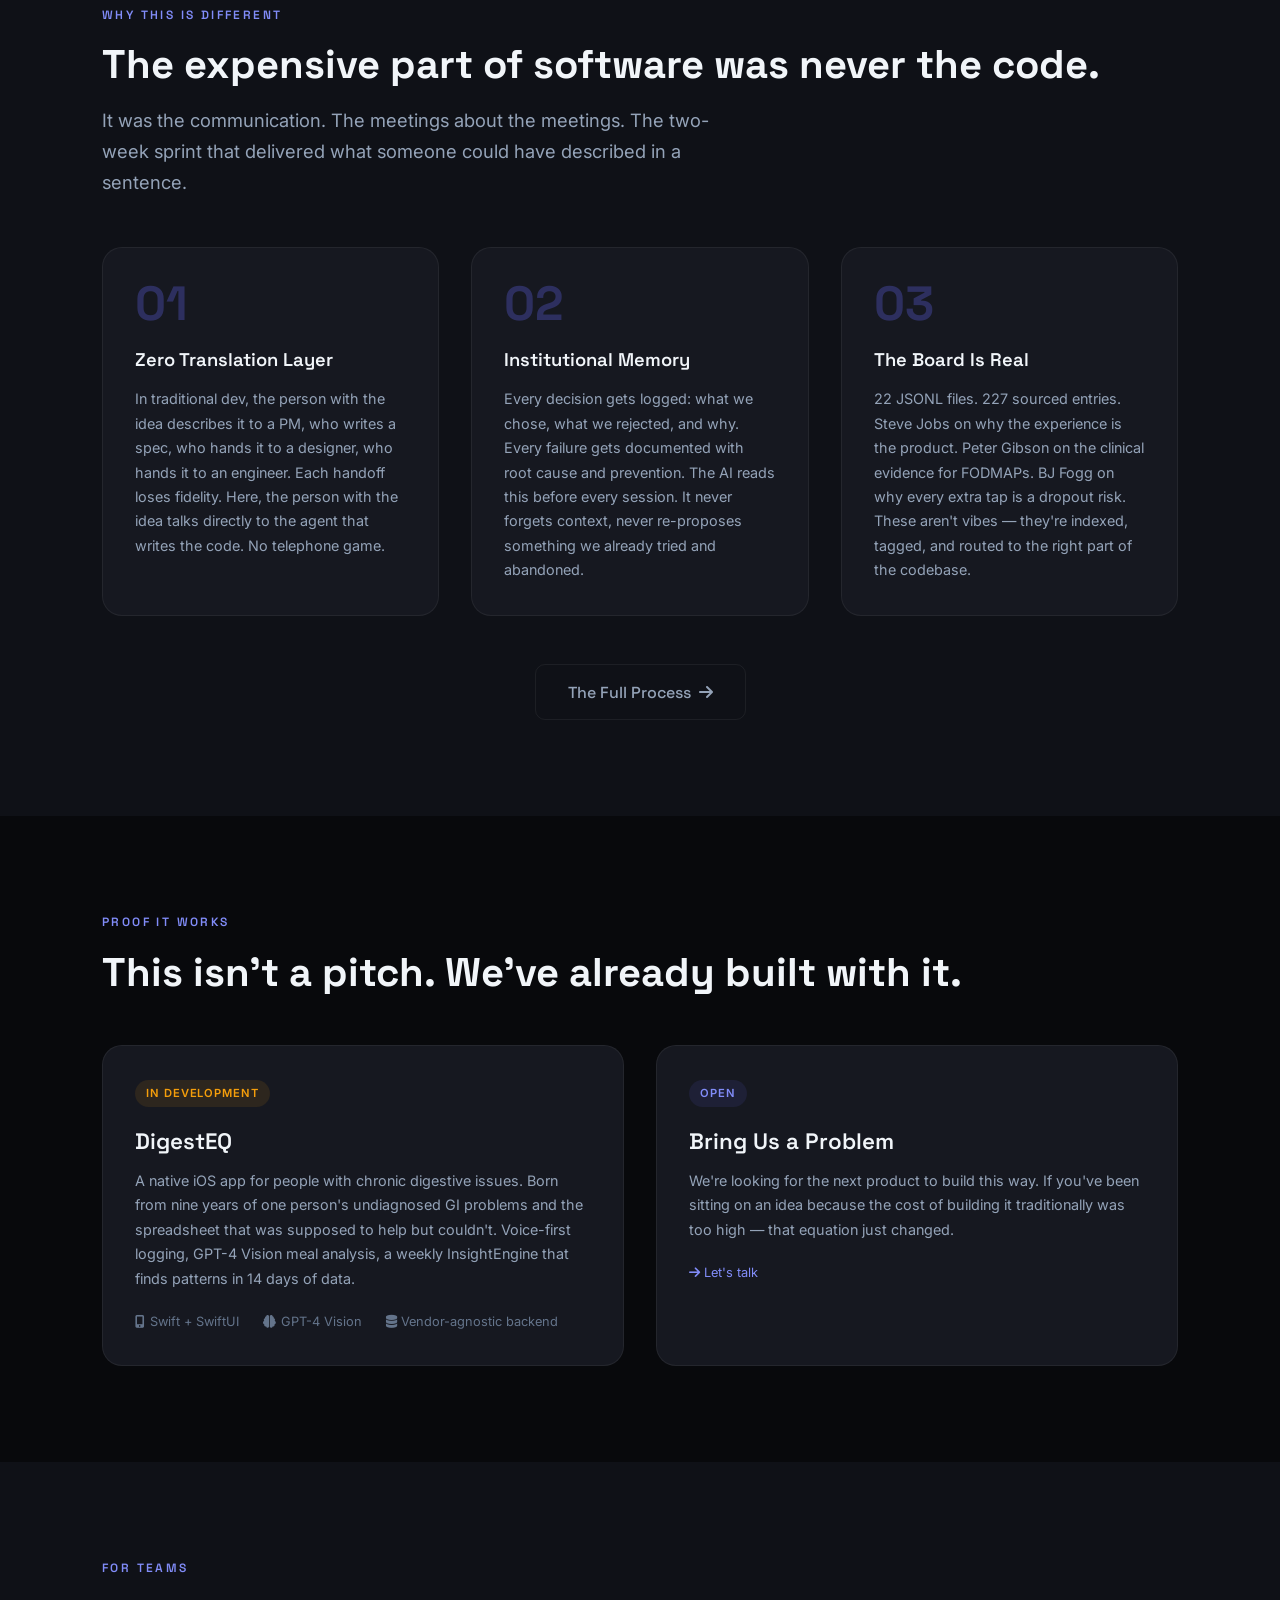
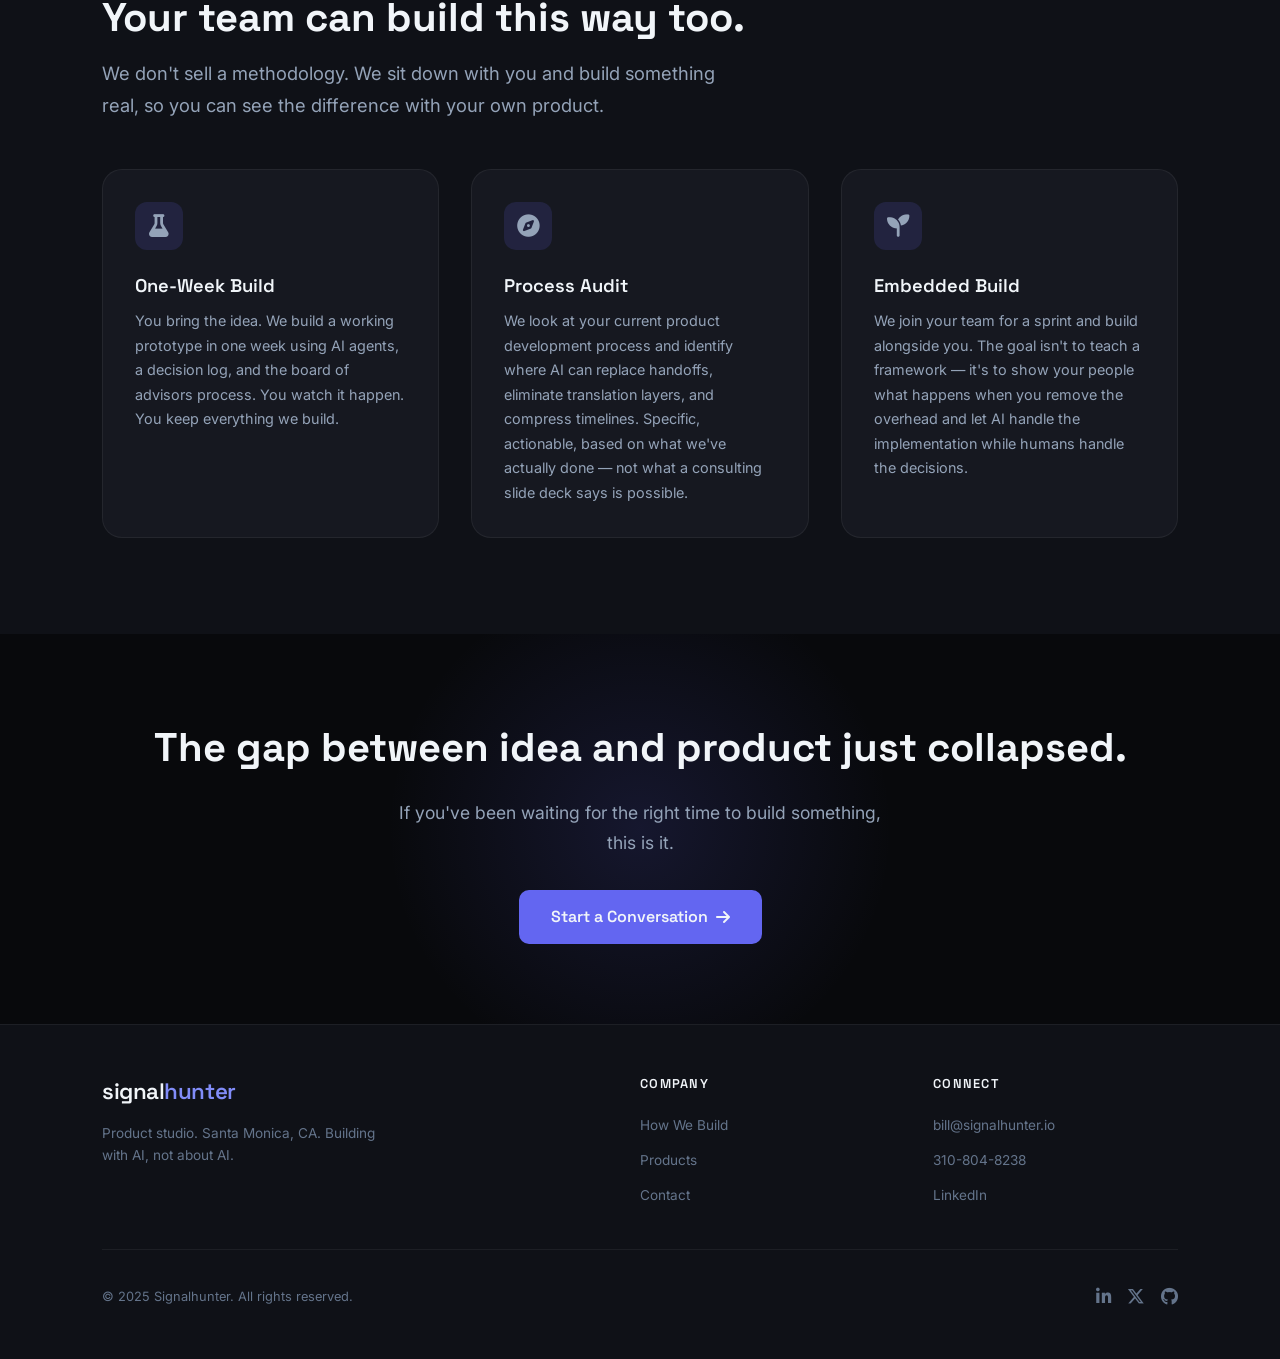
==== commit 65671002: "content: rewrite entire site with authentic project-specific copy Replaced generic AI-buzzword conte" ====
--- a/site/index.html
+++ b/site/index.html
@@ -3,8 +3,8 @@
 <head>
   <meta charset="UTF-8">
   <meta name="viewport" content="width=device-width, initial-scale=1.0">
-  <title>Signalhunter — AI-First Product Studio</title>
-  <meta name="description" content="We build products with AI, not just about AI. A new kind of product studio where ideas become working software in days, not months.">
+  <title>Signalhunter — Where One Person and AI Build What Used to Take Twenty</title>
+  <meta name="description" content="Signalhunter is a product studio where a single operator works with AI agents to build real software. Not demos. Not pitches. Products that ship.">
   <link rel="stylesheet" href="css/style.css">
   <link rel="stylesheet" href="https://cdnjs.cloudflare.com/ajax/libs/font-awesome/6.5.1/css/all.min.css">
 </head>
@@ -29,190 +29,180 @@
   <!-- HERO -->
   <section class="hero">
     <div class="container">
-      <p class="section-label">AI-First Product Studio</p>
-      <h1>Build Products at the<br><span class="gradient-text">Speed of Thought</span></h1>
+      <p class="section-label">Product Studio &middot; Santa Monica, CA</p>
+      <h1>One person. Twenty-two<br><span class="gradient-text">AI advisors.</span><br>Real products.</h1>
       <p class="subtitle">
-        We replaced the 20-person dev team with an AI board of directors.
-        Ideas become shipping products in days. Not months. Not quarters.
+        We don't have a dev team. We have a virtual board of directors &mdash;
+        sourced from Steve Jobs, BJ Fogg, the scientist who proved FODMAPs cause IBS,
+        and 19 others &mdash; whose documented thinking shapes every decision.
+        Then AI writes the code.
       </p>
       <div class="hero-cta-row">
-        <a href="how.html" class="btn-primary">See How It Works <i class="fas fa-arrow-right"></i></a>
-        <a href="contact.html" class="btn-outline">Start a Project <i class="fas fa-comments"></i></a>
-      </div>
-    </div>
-  </section>
-
-  <!-- STATS -->
-  <section class="stats-bar">
-    <div class="container">
-      <div class="stats-grid">
-        <div class="stat-item">
-          <div class="stat-number">10<span class="accent">x</span></div>
-          <div class="stat-label">Faster to Market</div>
-        </div>
-        <div class="stat-item">
-          <div class="stat-number">1<span class="accent">%</span></div>
-          <div class="stat-label">Traditional Overhead</div>
-        </div>
-        <div class="stat-item">
-          <div class="stat-number">24<span class="accent">/7</span></div>
-          <div class="stat-label">AI Development Cycles</div>
-        </div>
-        <div class="stat-item">
-          <div class="stat-number"><span class="accent">&infin;</span></div>
-          <div class="stat-label">Iteration Speed</div>
-        </div>
-      </div>
-    </div>
-  </section>
-
-  <!-- THE SHIFT -->
+        <a href="how.html" class="btn-primary">See What This Actually Looks Like <i class="fas fa-arrow-right"></i></a>
+        <a href="products.html" class="btn-outline">See What We've Shipped <i class="fas fa-arrow-right"></i></a>
+      </div>
+    </div>
+  </section>
+
+  <!-- WHAT THIS ACTUALLY IS -->
   <section class="shift-section">
     <div class="container">
-      <p class="section-label">The Fundamental Shift</p>
-      <h2 class="section-title">Software development just changed forever.</h2>
+      <p class="section-label">What We Are</p>
+      <h2 class="section-title">A product studio that treats AI as the team, not the product.</h2>
       <p class="section-subtitle">
-        The old model is dead. You no longer need a massive team, a year-long roadmap,
-        and seven figures to build real products. Here's what changed.
+        Most "AI companies" sell AI to other people. We use AI to build things ourselves.
+        The difference matters.
       </p>
 
       <div class="shift-grid">
-        <div class="shift-card old">
-          <span class="tag old-tag">The Old Way</span>
-          <h3>Hire 20 people. Wait 18 months.</h3>
-          <p>
-            Product managers, designers, frontend, backend, QA, DevOps.
-            Standups, sprints, retros. Months of planning before a single line of code.
-            Burn rate: $200K+/month. Ship date: "Q3 maybe."
-          </p>
-        </div>
         <div class="shift-card">
-          <span class="tag new-tag">The New Way</span>
-          <h3>Talk to AI. Ship this week.</h3>
-          <p>
-            Describe what you want to an AI board of directors. They debate the architecture,
-            challenge your assumptions, and write the code. Features materialize in hours.
-            You iterate in real-time, not in quarterly planning sessions.
-          </p>
-        </div>
-      </div>
-    </div>
-  </section>
-
-  <!-- HOW IT WORKS (Preview) -->
+          <h3>We build our own products</h3>
+          <p>
+            Signalhunter is first and foremost a product company. Our first product &mdash;
+            DigestEQ &mdash; is a native iOS app with a GPT-4 Vision backend, a 22-person
+            virtual board of advisors, and an append-only decision log that remembers
+            every architectural choice we've made and why.
+          </p>
+        </div>
+        <div class="shift-card">
+          <h3>We help others build this way</h3>
+          <p>
+            If you have an idea that's been stuck in planning, or a team that's still
+            building the old way, we can show you what it looks like when one person
+            with AI ships in a week what used to take a quarter. Not theory &mdash;
+            we'll build something with you.
+          </p>
+        </div>
+      </div>
+    </div>
+  </section>
+
+  <!-- THE REAL DIFFERENCE -->
   <section class="process-section">
     <div class="container">
-      <p class="section-label">How It Works</p>
-      <h2 class="section-title">From idea to product in three moves.</h2>
+      <p class="section-label">Why This Is Different</p>
+      <h2 class="section-title">The expensive part of software was never the code.</h2>
       <p class="section-subtitle">
-        Our process replaces traditional development cycles with AI-driven creation.
+        It was the communication. The meetings about the meetings.
+        The two-week sprint that delivered what someone could have described in a sentence.
       </p>
 
       <div class="process-steps">
         <div class="process-step">
           <div class="step-number">01</div>
-          <h3>Convene the AI Board</h3>
-          <p>
-            Your idea gets pressure-tested by AI agents playing product strategist,
-            engineer, designer, and skeptic. They find the holes before you ship them.
+          <h3>Zero Translation Layer</h3>
+          <p>
+            In traditional dev, the person with the idea describes it to a PM,
+            who writes a spec, who hands it to a designer, who hands it to an engineer.
+            Each handoff loses fidelity. Here, the person with the idea talks directly
+            to the agent that writes the code. No telephone game.
           </p>
         </div>
         <div class="process-step">
           <div class="step-number">02</div>
-          <h3>Build in Real-Time</h3>
-          <p>
-            AI writes production code while you watch. Need a change? Say it.
-            The feature updates instantly. No tickets. No two-week sprints.
+          <h3>Institutional Memory</h3>
+          <p>
+            Every decision gets logged: what we chose, what we rejected, and why.
+            Every failure gets documented with root cause and prevention.
+            The AI reads this before every session. It never forgets context,
+            never re-proposes something we already tried and abandoned.
           </p>
         </div>
         <div class="process-step">
           <div class="step-number">03</div>
-          <h3>Ship &amp; Iterate</h3>
-          <p>
-            Deploy to production the same day. Real users give real feedback.
-            Iterate again tomorrow. The cycle that used to take months now takes hours.
+          <h3>The Board Is Real</h3>
+          <p>
+            22 JSONL files. 227 sourced entries. Steve Jobs on why the experience is the product.
+            Peter Gibson on the clinical evidence for FODMAPs.
+            BJ Fogg on why every extra tap is a dropout risk.
+            These aren't vibes &mdash; they're indexed, tagged, and routed to the right
+            part of the codebase.
           </p>
         </div>
       </div>
 
       <div style="text-align: center; margin-top: 3rem;">
-        <a href="how.html" class="btn-outline">Deep Dive: Our Process <i class="fas fa-arrow-right"></i></a>
-      </div>
-    </div>
-  </section>
-
-  <!-- PRODUCTS -->
+        <a href="how.html" class="btn-outline">The Full Process <i class="fas fa-arrow-right"></i></a>
+      </div>
+    </div>
+  </section>
+
+  <!-- WHAT WE'VE ACTUALLY BUILT -->
   <section class="products-section">
     <div class="container">
-      <p class="section-label">What We've Built</p>
-      <h2 class="section-title">Products born from this process.</h2>
-      <p class="section-subtitle">
-        Every product in our portfolio was built using AI-first development.
-        They're proof the model works.
-      </p>
+      <p class="section-label">Proof It Works</p>
+      <h2 class="section-title">This isn't a pitch. We've already built with it.</h2>
 
       <div class="product-cards">
         <div class="product-card">
           <span class="product-status building">In Development</span>
           <h3>DigestEQ</h3>
           <p class="product-desc">
-            AI-powered digestive health tracker. Connects food logging with symptom
-            intelligence to find what's actually causing problems.
+            A native iOS app for people with chronic digestive issues. Born from nine years
+            of one person's undiagnosed GI problems and the spreadsheet that was supposed
+            to help but couldn't. Voice-first logging, GPT-4 Vision meal analysis,
+            a weekly InsightEngine that finds patterns in 14 days of data.
           </p>
           <div class="product-meta">
-            <span><i class="fas fa-mobile-alt"></i> iOS App</span>
-            <span><i class="fas fa-brain"></i> AI Insights</span>
-            <span><i class="fas fa-clock"></i> 3 months dev</span>
+            <span><i class="fas fa-mobile-alt"></i> Swift + SwiftUI</span>
+            <span><i class="fas fa-brain"></i> GPT-4 Vision</span>
+            <span><i class="fas fa-database"></i> Vendor-agnostic backend</span>
           </div>
         </div>
         <div class="product-card">
-          <span class="product-status concept">Coming Soon</span>
-          <h3>Your Product Here</h3>
+          <span class="product-status concept">Open</span>
+          <h3>Bring Us a Problem</h3>
           <p class="product-desc">
-            Have an idea that's been stuck in planning? We can take it from concept
-            to working prototype in a week. Seriously.
+            We're looking for the next product to build this way.
+            If you've been sitting on an idea because the cost of building it
+            traditionally was too high &mdash; that equation just changed.
           </p>
           <div class="product-meta">
-            <span><i class="fas fa-rocket"></i> Let's build it</span>
+            <span><a href="contact.html"><i class="fas fa-arrow-right"></i> Let's talk</a></span>
           </div>
         </div>
       </div>
     </div>
   </section>
 
-  <!-- SERVICES -->
+  <!-- CONSULTING -->
   <section class="services-section">
     <div class="container">
-      <p class="section-label">Consulting</p>
-      <h2 class="section-title">Want to build this way?</h2>
+      <p class="section-label">For Teams</p>
+      <h2 class="section-title">Your team can build this way too.</h2>
       <p class="section-subtitle">
-        We help founders and teams adopt AI-first development.
-        Not theory — hands-on, building alongside you.
+        We don't sell a methodology. We sit down with you and build something real,
+        so you can see the difference with your own product.
       </p>
 
       <div class="services-grid">
         <div class="service-card">
+          <div class="service-icon"><i class="fas fa-flask"></i></div>
+          <h3>One-Week Build</h3>
+          <p>
+            You bring the idea. We build a working prototype in one week using
+            AI agents, a decision log, and the board of advisors process.
+            You watch it happen. You keep everything we build.
+          </p>
+        </div>
+        <div class="service-card">
           <div class="service-icon"><i class="fas fa-compass"></i></div>
-          <h3>AI Development Strategy</h3>
-          <p>
-            We audit your product roadmap and show you what can be built with AI now,
-            what needs humans, and where the biggest time savings are.
+          <h3>Process Audit</h3>
+          <p>
+            We look at your current product development process and identify
+            where AI can replace handoffs, eliminate translation layers,
+            and compress timelines. Specific, actionable, based on what we've
+            actually done &mdash; not what a consulting slide deck says is possible.
           </p>
         </div>
         <div class="service-card">
-          <div class="service-icon"><i class="fas fa-hammer"></i></div>
-          <h3>Prototype Sprint</h3>
-          <p>
-            One week. One product idea. We build a working prototype using our AI process
-            so you can see the methodology in action with your own product.
-          </p>
-        </div>
-        <div class="service-card">
-          <div class="service-icon"><i class="fas fa-users-cog"></i></div>
-          <h3>Team Transformation</h3>
-          <p>
-            We embed with your team and teach them how to work with AI agents.
-            The goal: your team builds 10x faster without adding headcount.
+          <div class="service-icon"><i class="fas fa-seedling"></i></div>
+          <h3>Embedded Build</h3>
+          <p>
+            We join your team for a sprint and build alongside you.
+            The goal isn't to teach a framework &mdash; it's to show your people
+            what happens when you remove the overhead and let AI handle the
+            implementation while humans handle the decisions.
           </p>
         </div>
       </div>
@@ -222,9 +212,9 @@
   <!-- CTA -->
   <section class="cta-banner">
     <div class="container">
-      <h2>Ready to build at the speed of thought?</h2>
-      <p>The companies that figure this out first win. Let's make sure that's you.</p>
-      <a href="contact.html" class="btn-primary">Start the Conversation <i class="fas fa-arrow-right"></i></a>
+      <h2>The gap between idea and product just collapsed.</h2>
+      <p>If you've been waiting for the right time to build something, this is it.</p>
+      <a href="contact.html" class="btn-primary">Start a Conversation <i class="fas fa-arrow-right"></i></a>
     </div>
   </section>
 
@@ -234,7 +224,7 @@
       <div class="footer-grid">
         <div class="footer-brand">
           <a href="index.html" class="logo">signal<span>hunter</span></a>
-          <p>AI-first product studio based in Santa Monica, CA. Building the future of how software gets made.</p>
+          <p>Product studio. Santa Monica, CA. Building with AI, not about AI.</p>
         </div>
         <div class="footer-col">
           <h4>Company</h4>
